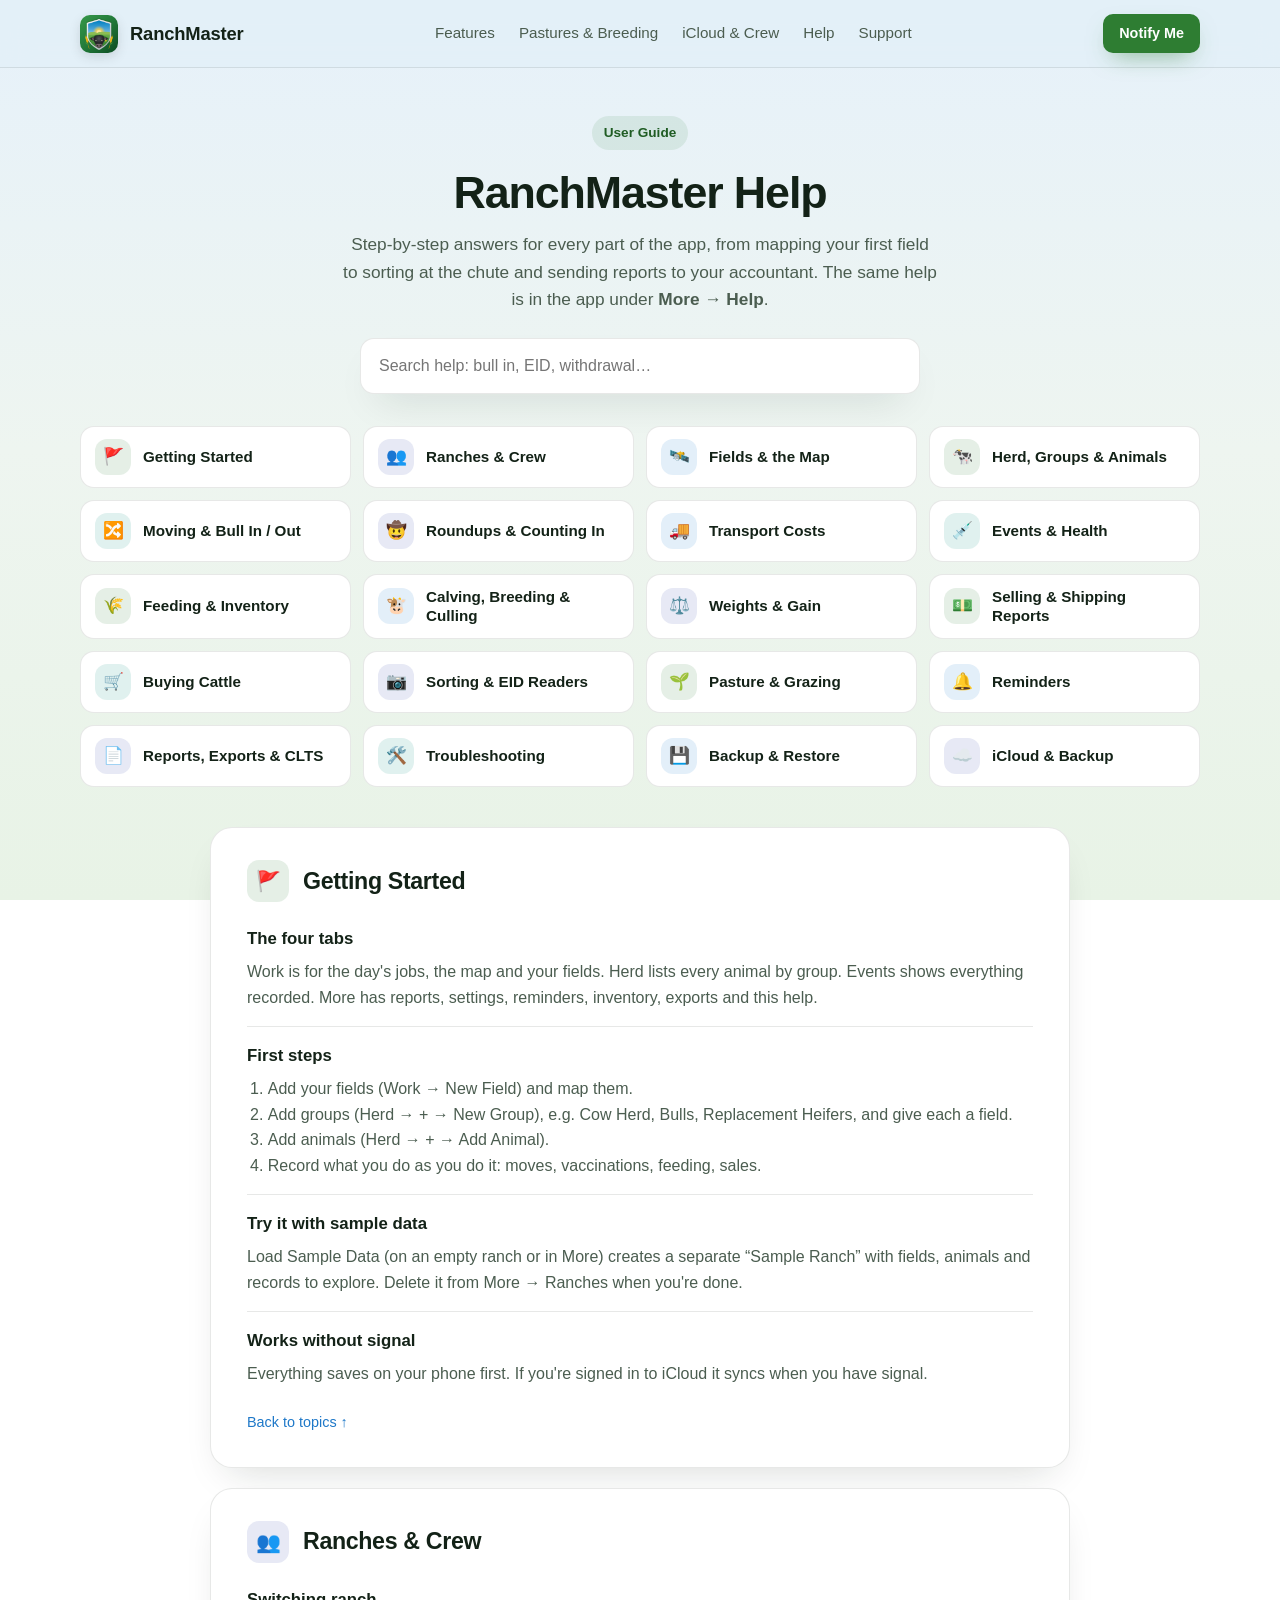
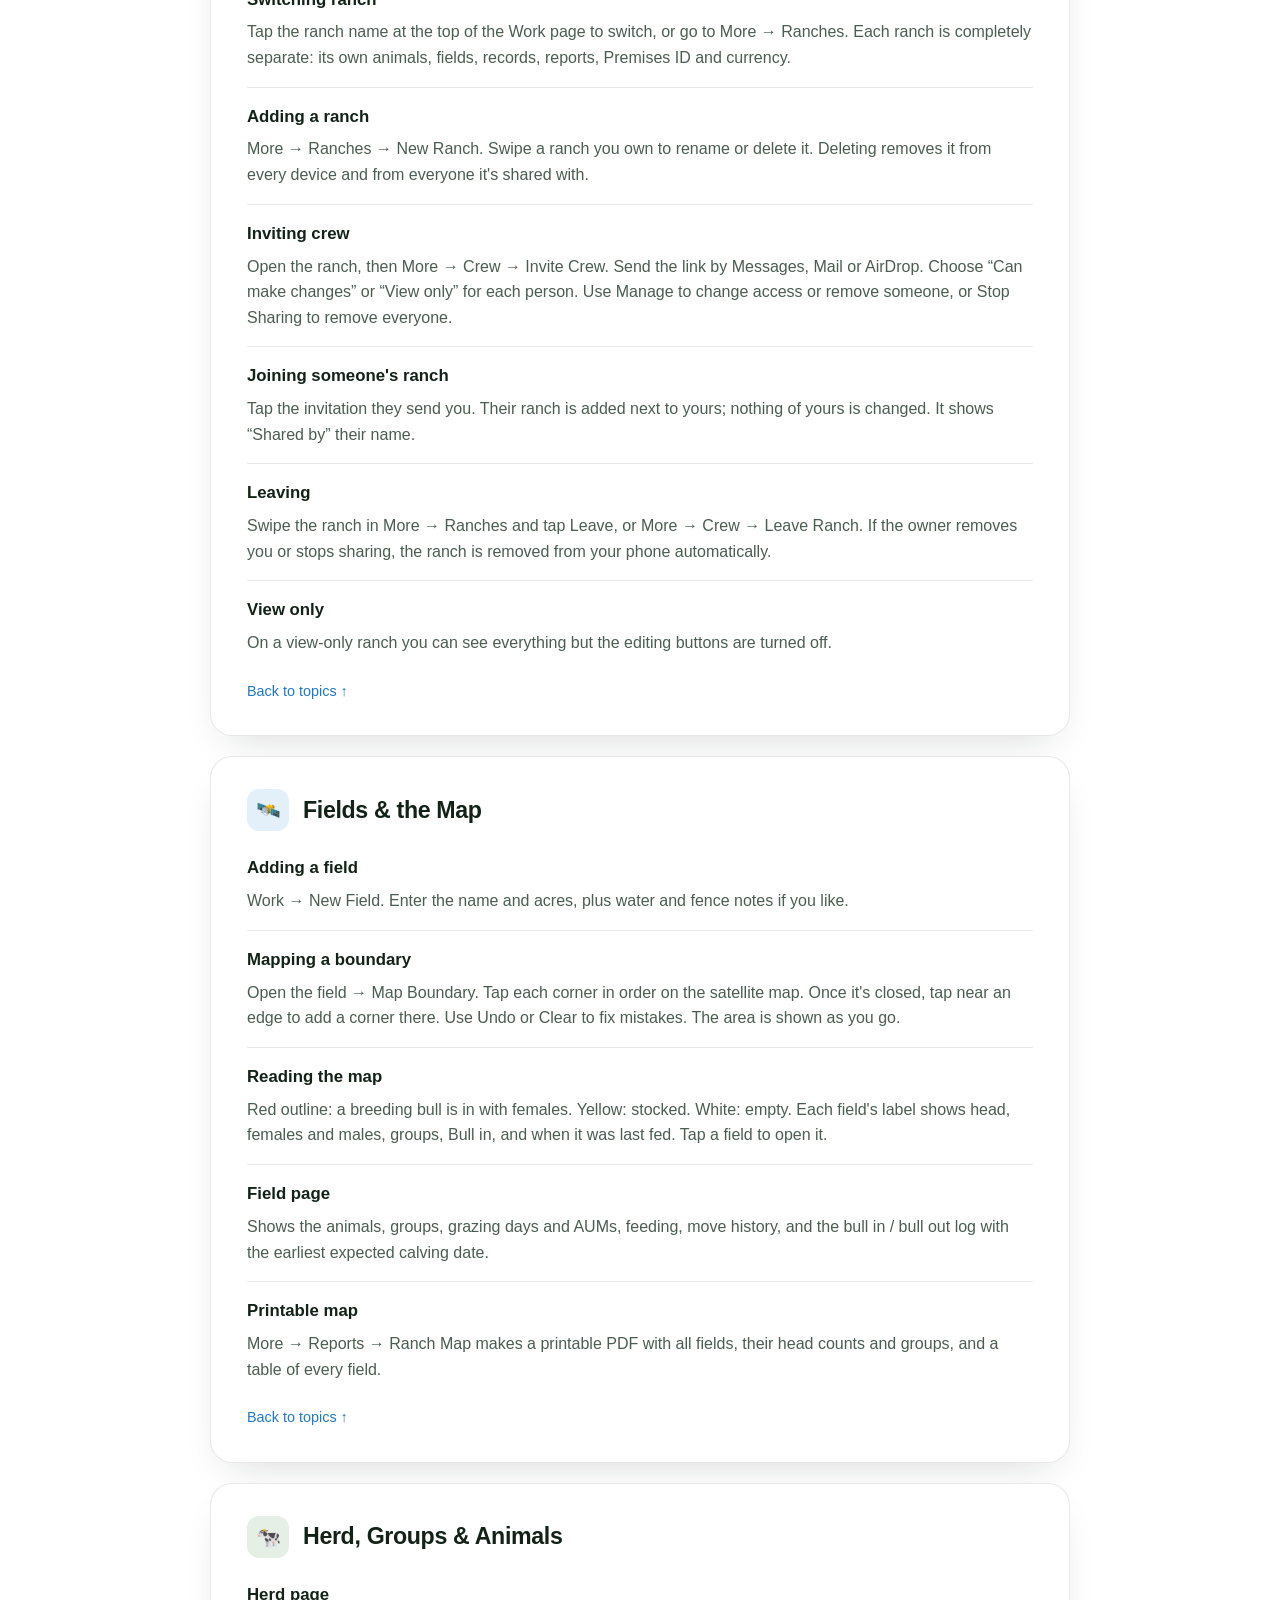
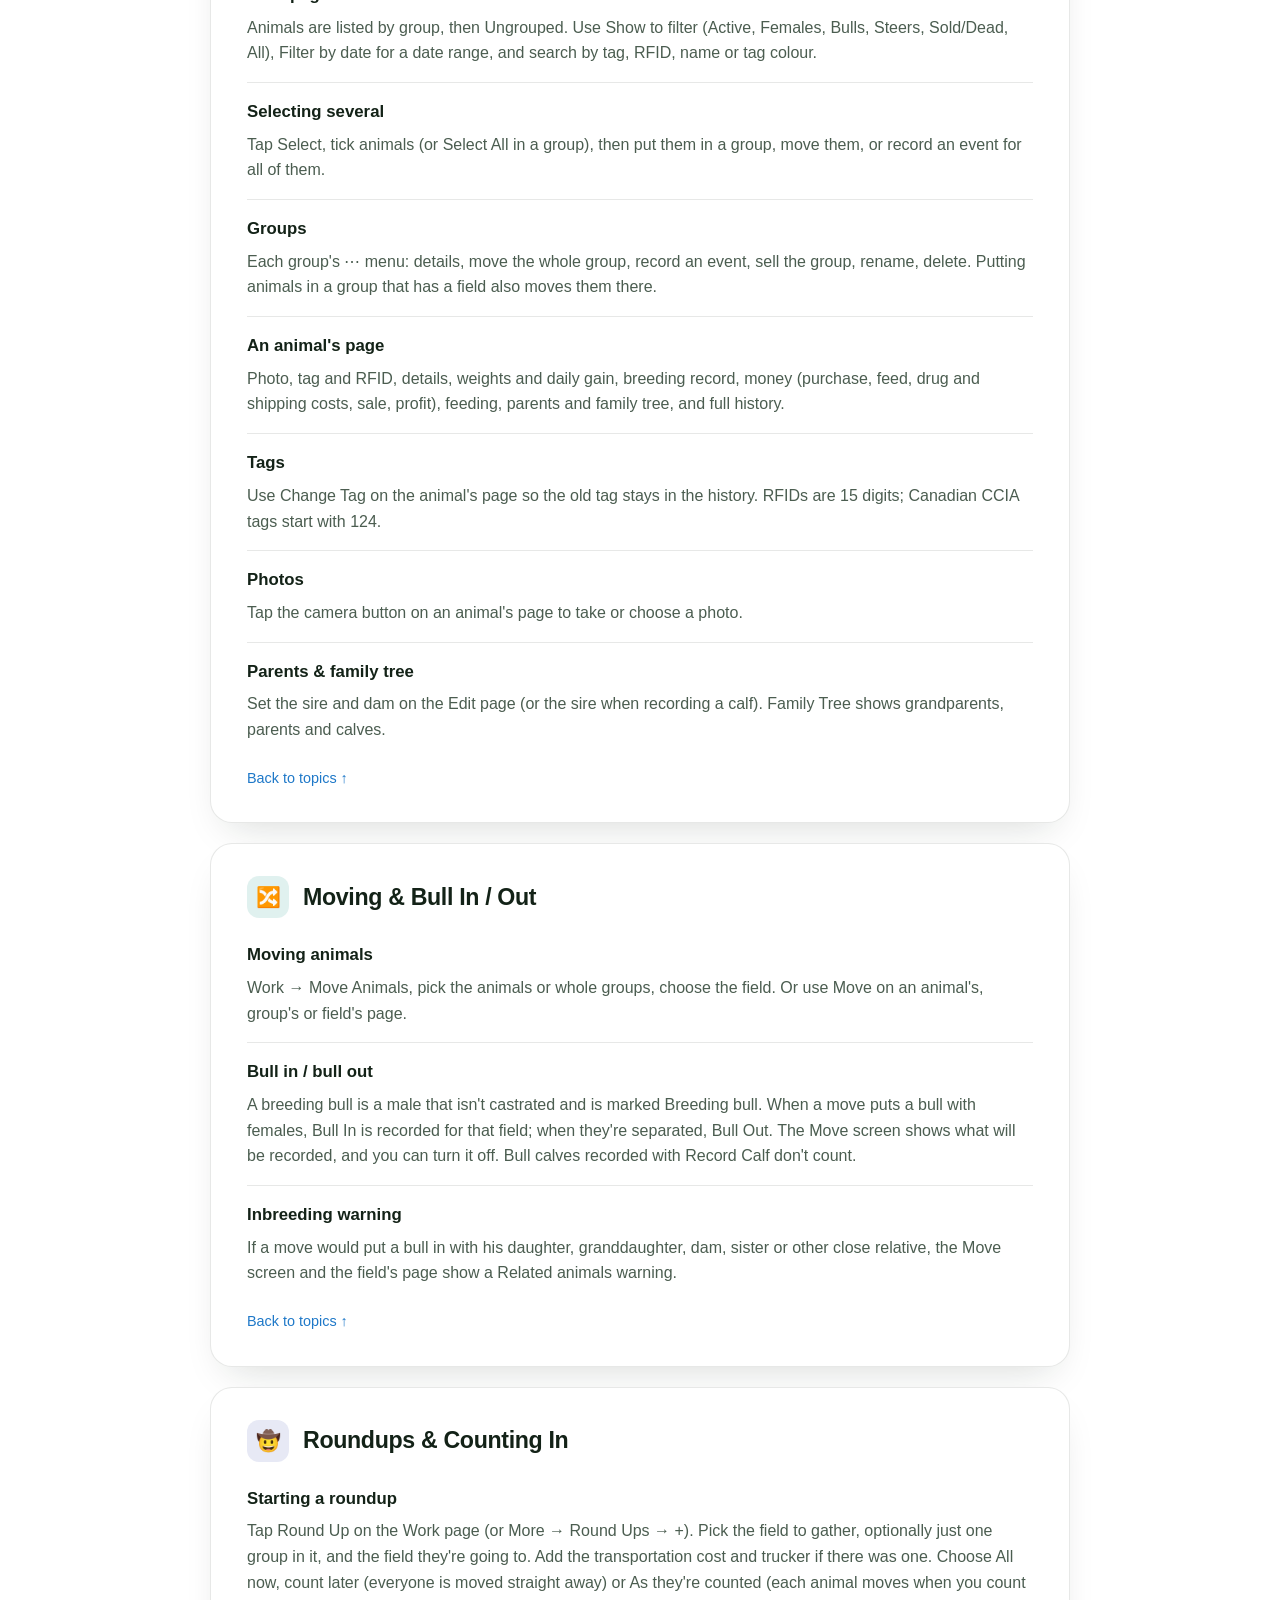
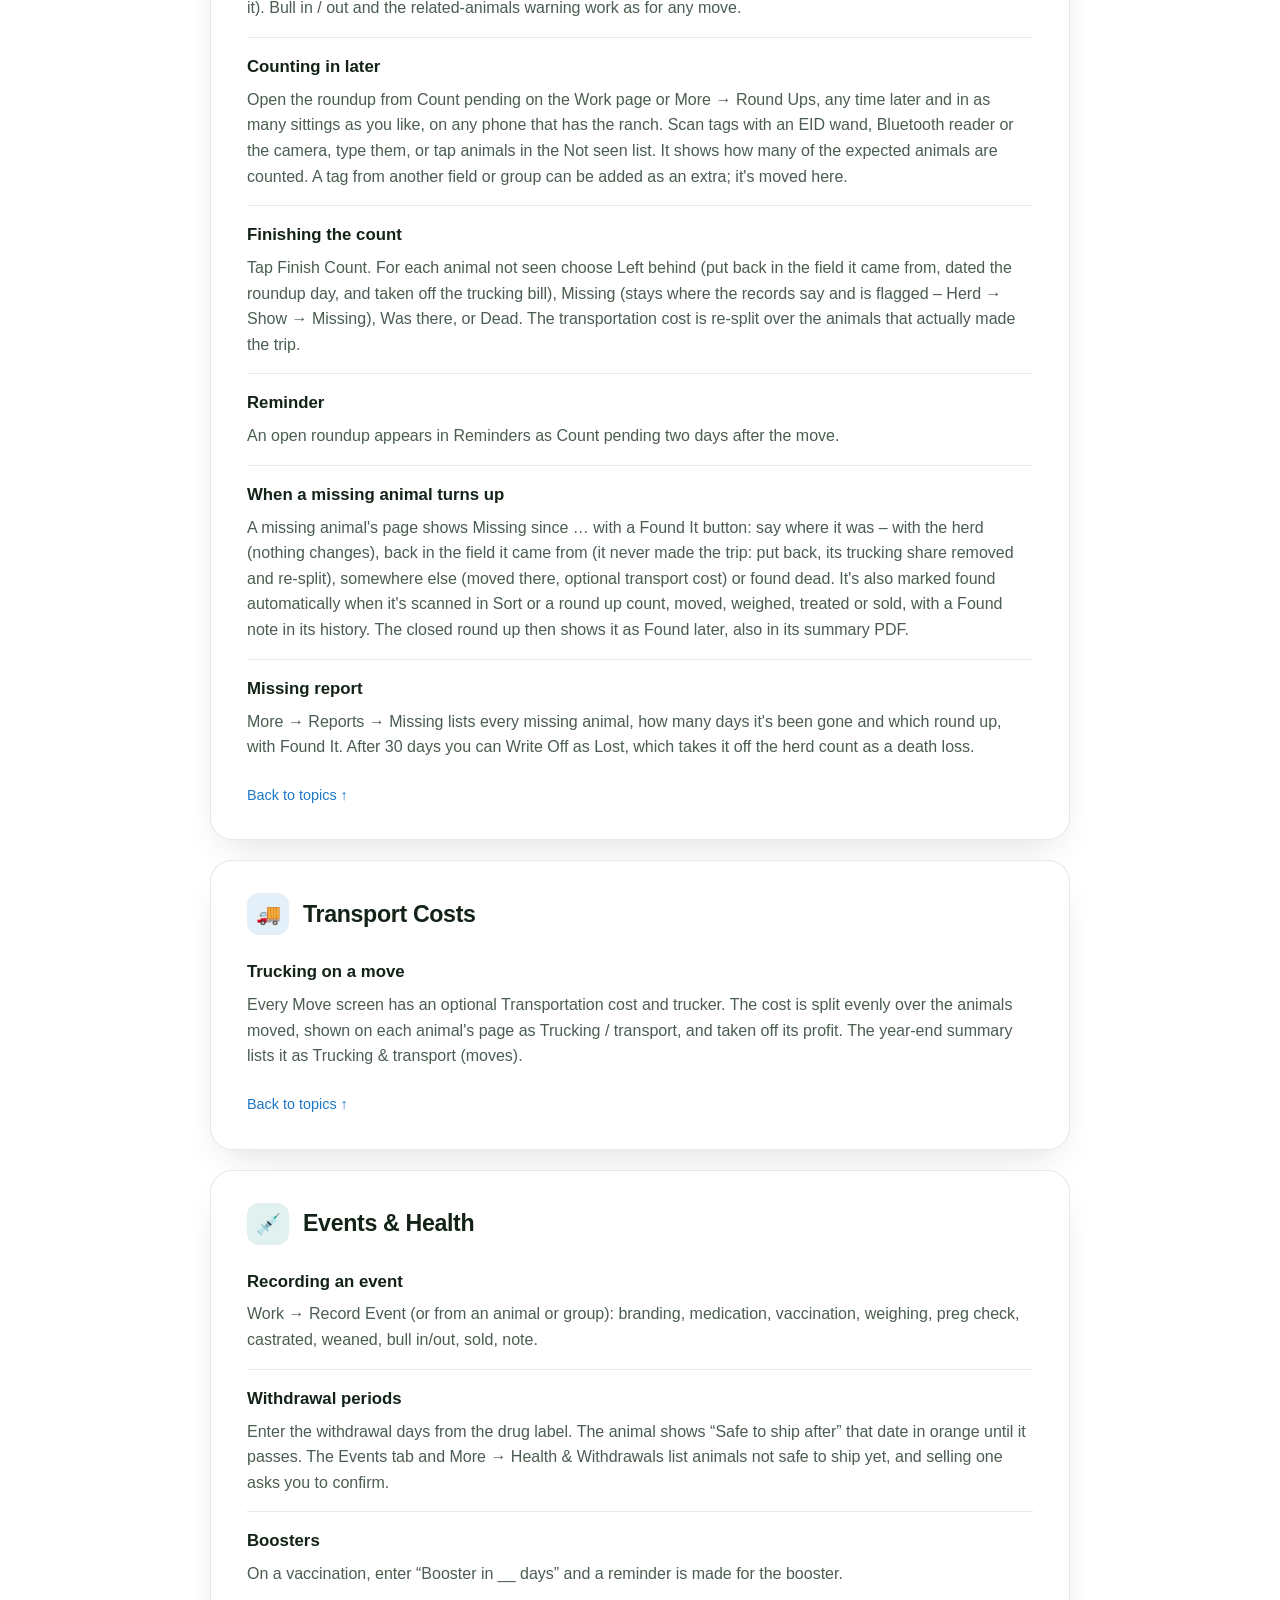
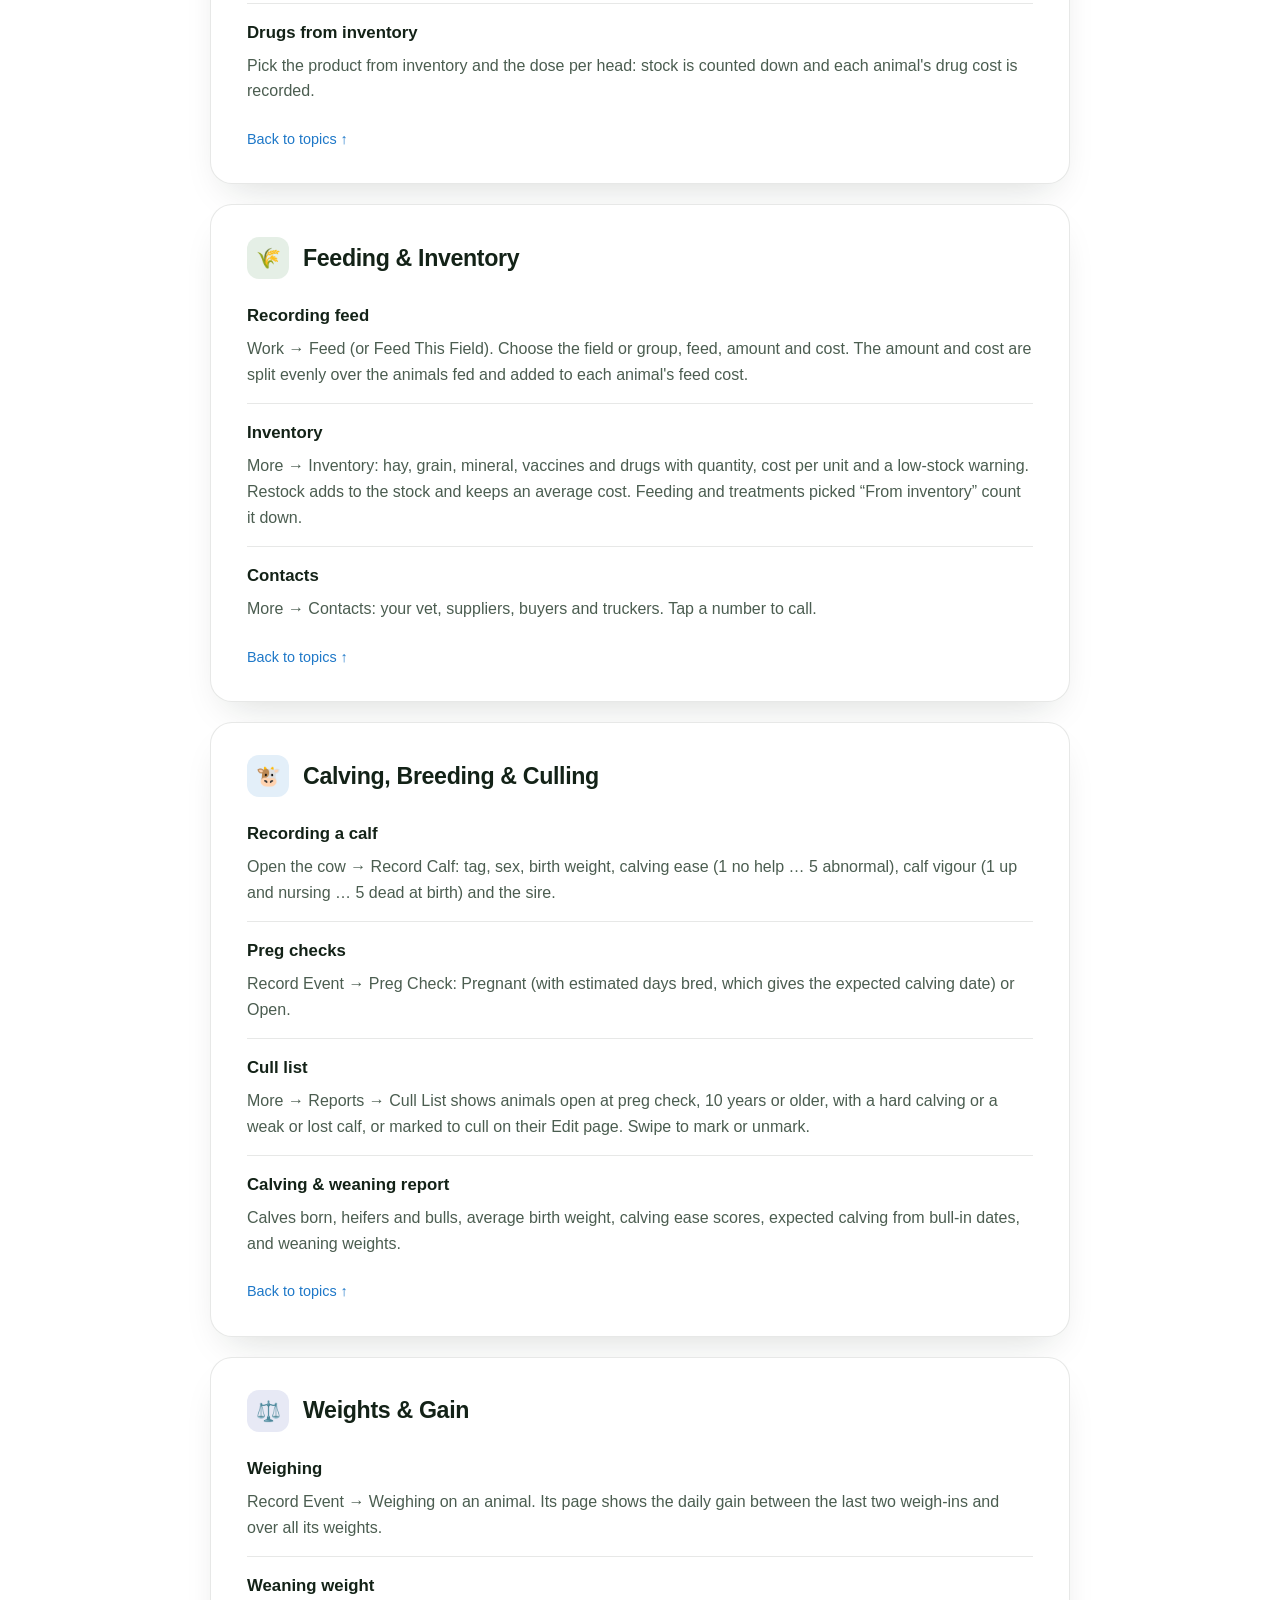
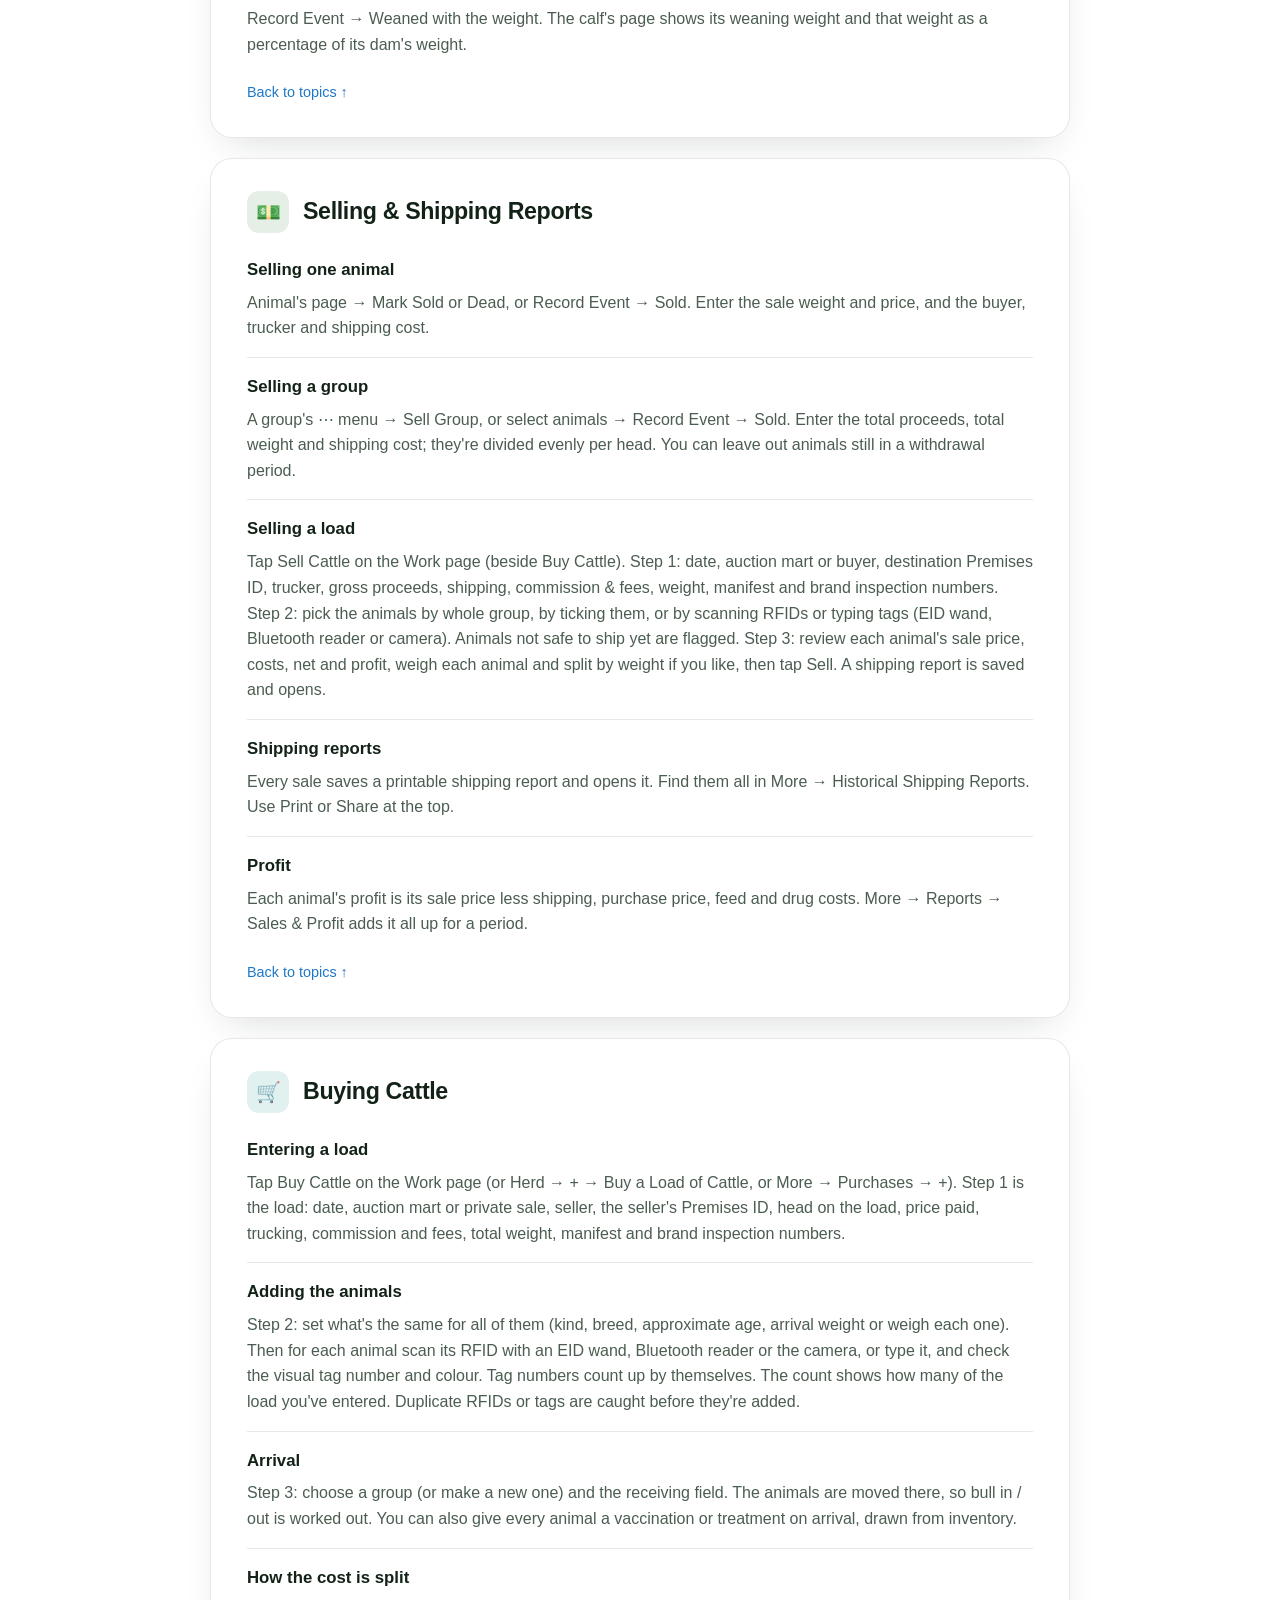
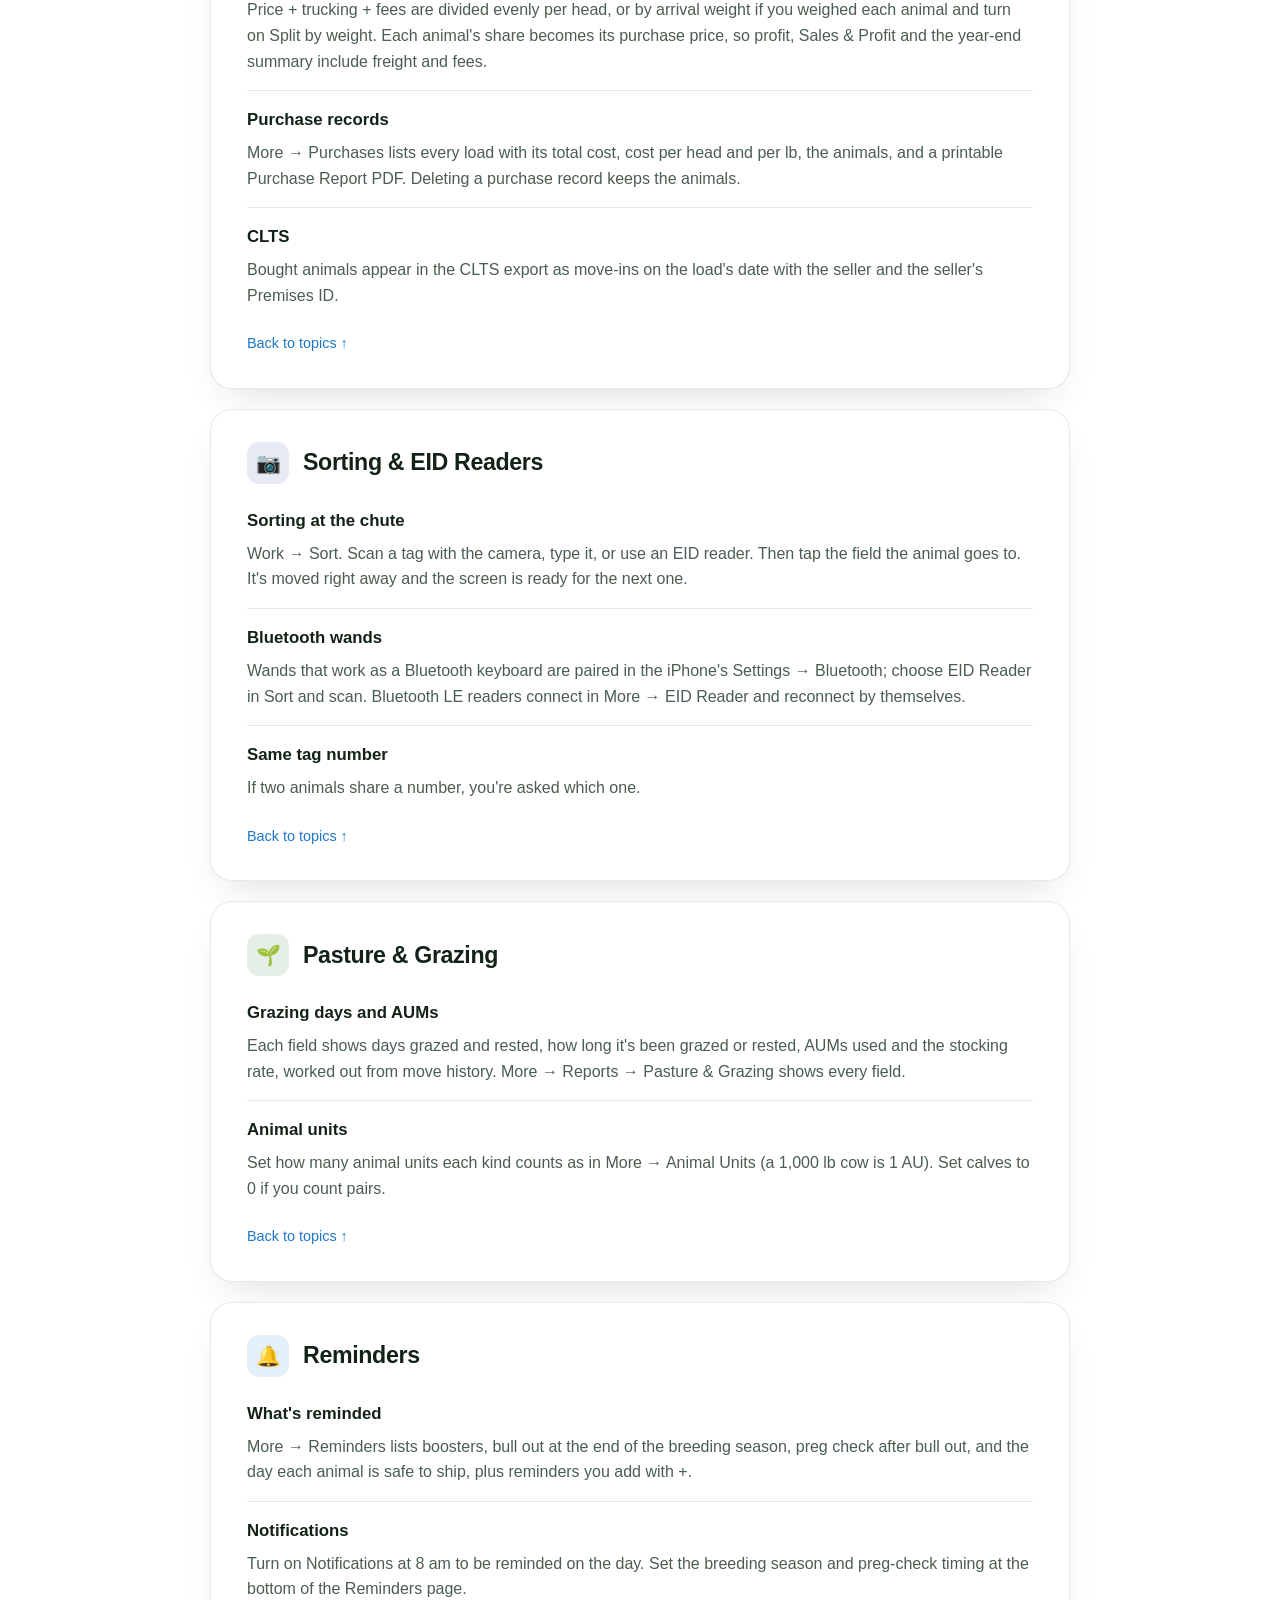
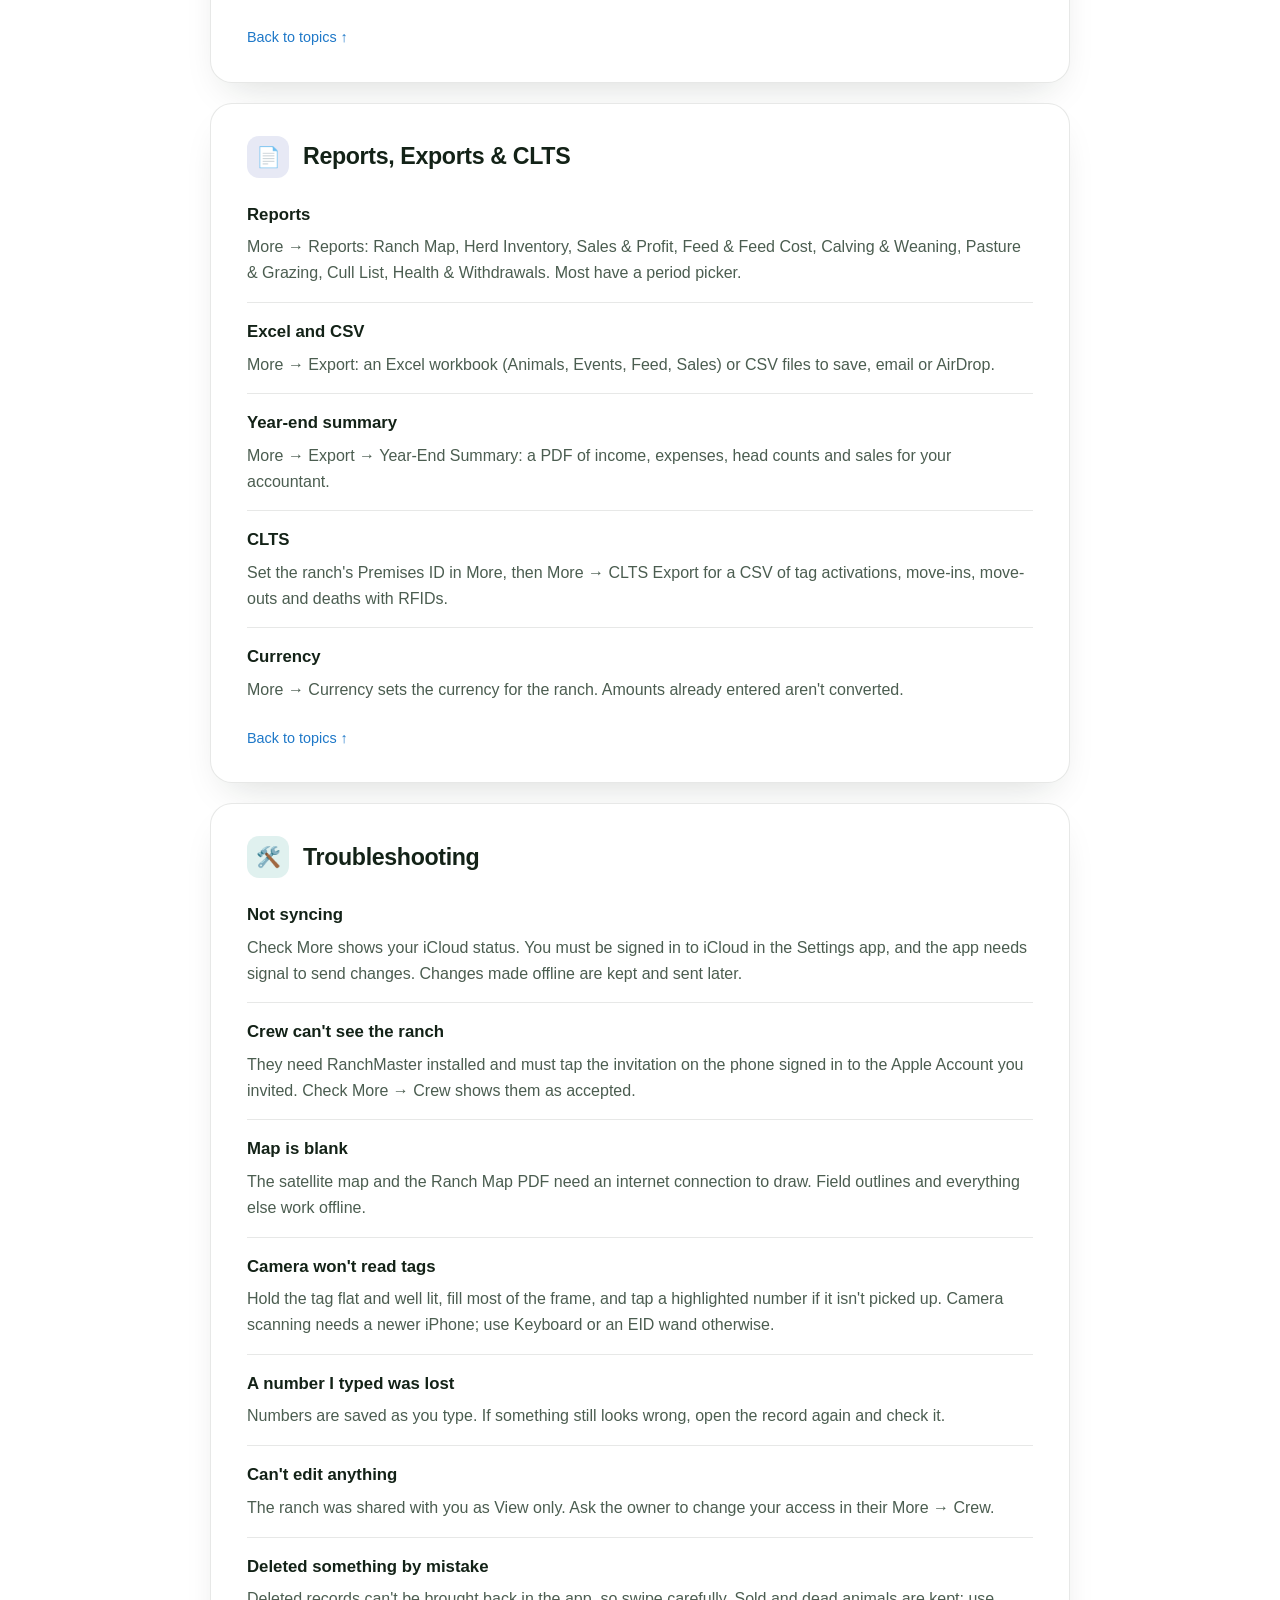
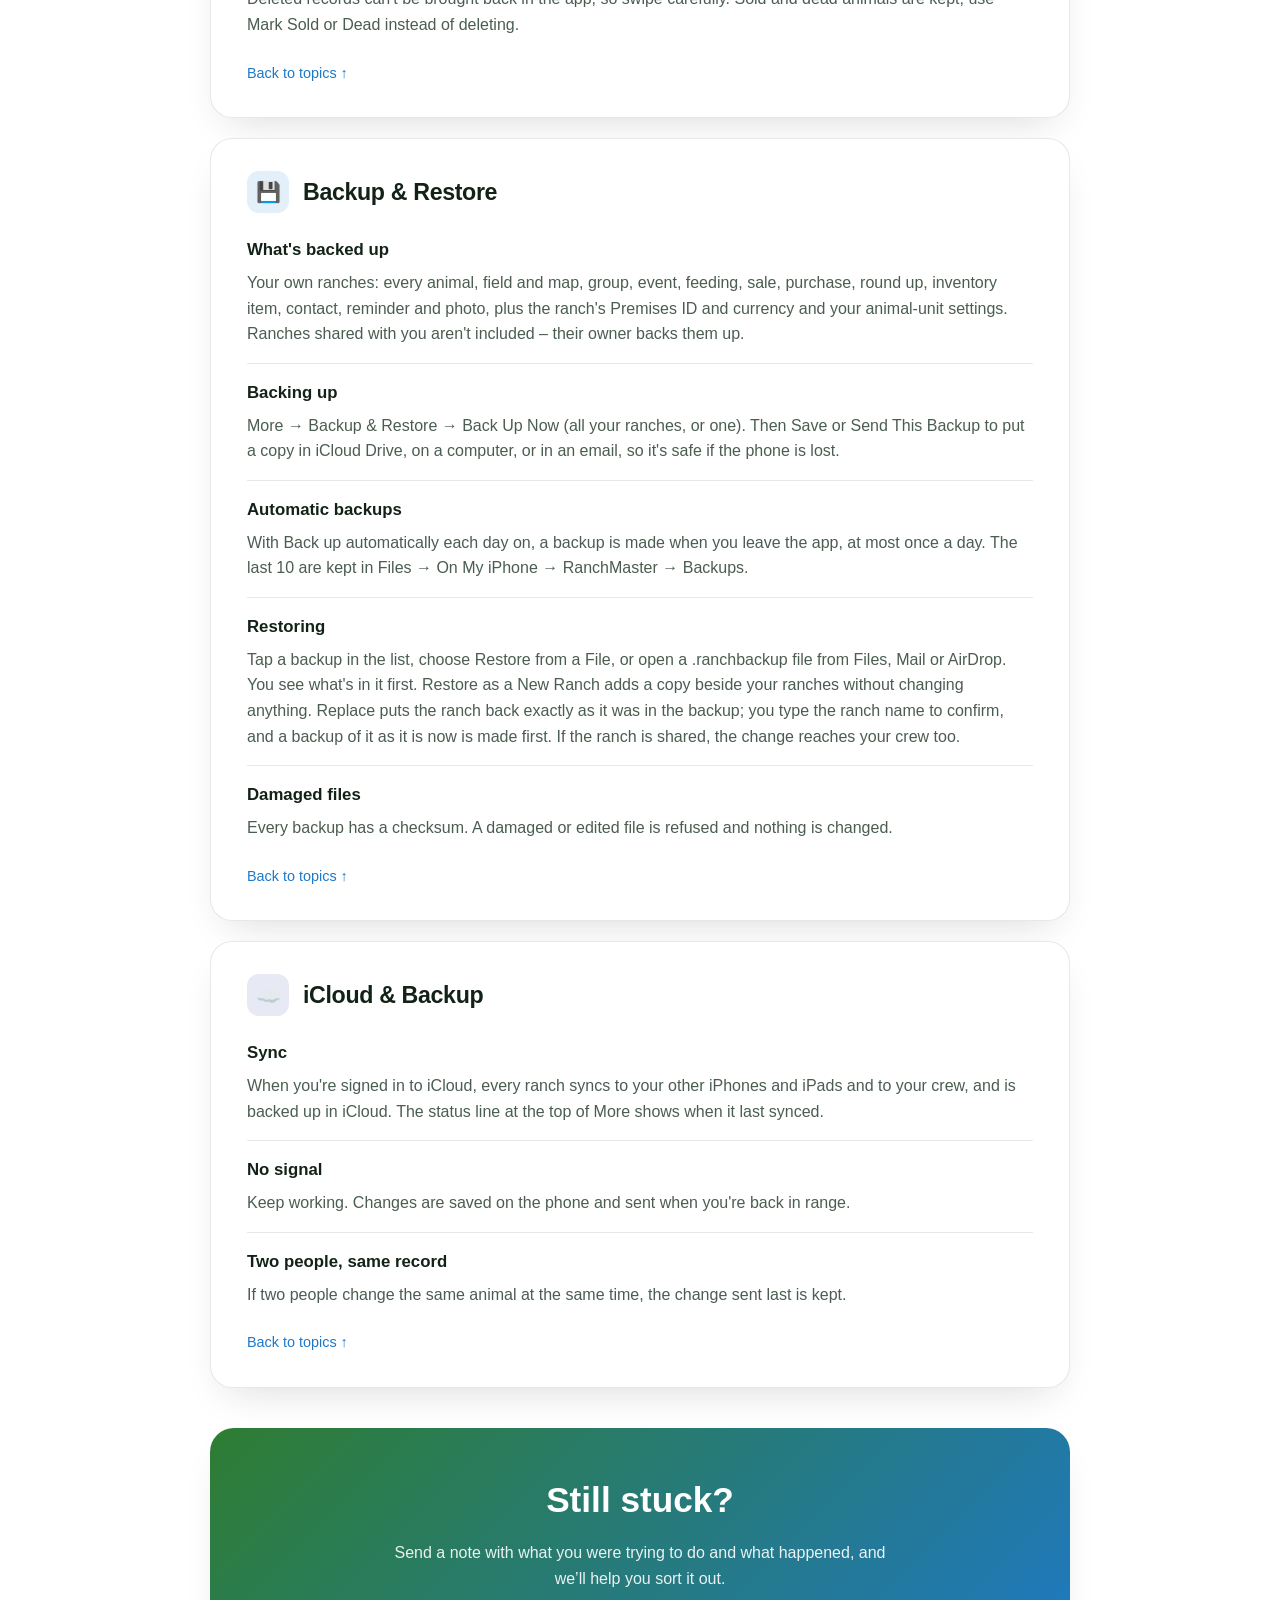
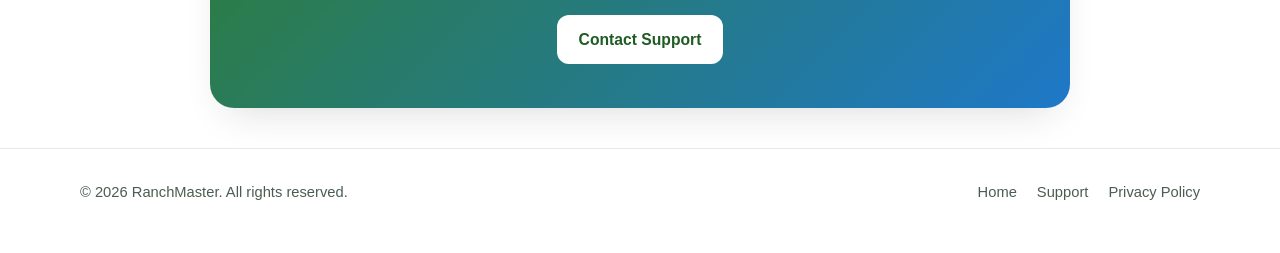
==== help.html @ 4085f95a "Add files via upload" ====
<!DOCTYPE html>
<html lang="en">
<head>
  <meta charset="UTF-8" />
  <meta name="viewport" content="width=device-width, initial-scale=1.0" />
  <title>Help — RanchMaster</title>
  <meta name="description" content="How to use RanchMaster: fields and the satellite map, herd and groups, bull in / bull out, roundups, EID tag scanning, health, feeding, buying and selling, reports, crew sharing and backups." />
  <link rel="icon" type="image/png" href="assets/icon-preview.png" />
  <link rel="stylesheet" href="styles.css" />
</head>
<body>
  <header class="site-header">
    <div class="container nav">
      <a href="index.html" class="brand">
        <img src="assets/icon-preview.png" alt="RanchMaster app icon" />
        <span>RanchMaster</span>
      </a>
      <nav class="nav-links" aria-label="Main navigation">
        <a href="index.html#features">Features</a>
        <a href="index.html#pastures">Pastures &amp; Breeding</a>
        <a href="index.html#crew">iCloud &amp; Crew</a>
        <a href="help.html" aria-current="page">Help</a>
        <a href="support.html">Support</a>
      </nav>
      <a href="index.html#notify" class="btn btn-primary btn-sm">Notify Me</a>
    </div>
  </header>

  <main class="container" id="top">
    <div class="help-hero">
      <div class="eyebrow">User Guide</div>
      <h1>RanchMaster Help</h1>
      <p class="lead">Step-by-step answers for every part of the app, from mapping your first field to sorting at the chute and sending reports to your accountant. The same help is in the app under <strong>More → Help</strong>.</p>
      <div class="help-search">
        <label for="help-q" class="visually-hidden">Search help</label>
        <input type="search" id="help-q" placeholder="Search help: bull in, EID, withdrawal…" autocomplete="off" />
      </div>
      <p class="help-empty" id="help-empty" hidden>No help topics match that search. Try a different word, or <a href="support.html">contact support</a>.</p>
    </div>

    <nav class="help-topics" id="help-topics" aria-label="Help topics">
          <a href="#getting-started" class="help-topic"><span class="card-badge badge-green">🚩</span><span>Getting Started</span></a>
          <a href="#ranches-crew" class="help-topic"><span class="card-badge badge-blue">👥</span><span>Ranches &amp; Crew</span></a>
          <a href="#fields-the-map" class="help-topic"><span class="card-badge badge-sky">🛰️</span><span>Fields &amp; the Map</span></a>
          <a href="#herd-groups-animals" class="help-topic"><span class="card-badge badge-green">🐄</span><span>Herd, Groups &amp; Animals</span></a>
          <a href="#moving-bull-in-out" class="help-topic"><span class="card-badge badge-teal">🔀</span><span>Moving &amp; Bull In / Out</span></a>
          <a href="#roundups-counting-in" class="help-topic"><span class="card-badge badge-blue">🤠</span><span>Roundups &amp; Counting In</span></a>
          <a href="#transport-costs" class="help-topic"><span class="card-badge badge-sky">🚚</span><span>Transport Costs</span></a>
          <a href="#events-health" class="help-topic"><span class="card-badge badge-teal">💉</span><span>Events &amp; Health</span></a>
          <a href="#feeding-inventory" class="help-topic"><span class="card-badge badge-green">🌾</span><span>Feeding &amp; Inventory</span></a>
          <a href="#calving-breeding-culling" class="help-topic"><span class="card-badge badge-sky">🐮</span><span>Calving, Breeding &amp; Culling</span></a>
          <a href="#weights-gain" class="help-topic"><span class="card-badge badge-blue">⚖️</span><span>Weights &amp; Gain</span></a>
          <a href="#selling-shipping-reports" class="help-topic"><span class="card-badge badge-green">💵</span><span>Selling &amp; Shipping Reports</span></a>
          <a href="#buying-cattle" class="help-topic"><span class="card-badge badge-teal">🛒</span><span>Buying Cattle</span></a>
          <a href="#sorting-eid-readers" class="help-topic"><span class="card-badge badge-blue">📷</span><span>Sorting &amp; EID Readers</span></a>
          <a href="#pasture-grazing" class="help-topic"><span class="card-badge badge-green">🌱</span><span>Pasture &amp; Grazing</span></a>
          <a href="#reminders" class="help-topic"><span class="card-badge badge-sky">🔔</span><span>Reminders</span></a>
          <a href="#reports-exports-clts" class="help-topic"><span class="card-badge badge-blue">📄</span><span>Reports, Exports &amp; CLTS</span></a>
          <a href="#troubleshooting" class="help-topic"><span class="card-badge badge-teal">🛠️</span><span>Troubleshooting</span></a>
          <a href="#backup-restore" class="help-topic"><span class="card-badge badge-sky">💾</span><span>Backup &amp; Restore</span></a>
          <a href="#icloud-backup" class="help-topic"><span class="card-badge badge-blue">☁️</span><span>iCloud &amp; Backup</span></a>
    </nav>

    <div class="help-body">
      <section class="help-section" id="getting-started">
        <div class="help-section-head">
          <span class="card-badge badge-green">🚩</span>
          <h2>Getting Started</h2>
        </div>
          <div class="help-item">
            <h3>The four tabs</h3>
            <p>Work is for the day's jobs, the map and your fields. Herd lists every animal by group. Events shows everything recorded. More has reports, settings, reminders, inventory, exports and this help.</p>
          </div>
          <div class="help-item">
            <h3>First steps</h3>
            <ol><li>Add your fields (Work → New Field) and map them.</li><li>Add groups (Herd → + → New Group), e.g. Cow Herd, Bulls, Replacement Heifers, and give each a field.</li><li>Add animals (Herd → + → Add Animal).</li><li>Record what you do as you do it: moves, vaccinations, feeding, sales.</li></ol>
          </div>
          <div class="help-item">
            <h3>Try it with sample data</h3>
            <p>Load Sample Data (on an empty ranch or in More) creates a separate “Sample Ranch” with fields, animals and records to explore. Delete it from More → Ranches when you're done.</p>
          </div>
          <div class="help-item">
            <h3>Works without signal</h3>
            <p>Everything saves on your phone first. If you're signed in to iCloud it syncs when you have signal.</p>
          </div>
        <a href="#top" class="help-back">Back to topics ↑</a>
      </section>
      <section class="help-section" id="ranches-crew">
        <div class="help-section-head">
          <span class="card-badge badge-blue">👥</span>
          <h2>Ranches &amp; Crew</h2>
        </div>
          <div class="help-item">
            <h3>Switching ranch</h3>
            <p>Tap the ranch name at the top of the Work page to switch, or go to More → Ranches. Each ranch is completely separate: its own animals, fields, records, reports, Premises ID and currency.</p>
          </div>
          <div class="help-item">
            <h3>Adding a ranch</h3>
            <p>More → Ranches → New Ranch. Swipe a ranch you own to rename or delete it. Deleting removes it from every device and from everyone it's shared with.</p>
          </div>
          <div class="help-item">
            <h3>Inviting crew</h3>
            <p>Open the ranch, then More → Crew → Invite Crew. Send the link by Messages, Mail or AirDrop. Choose “Can make changes” or “View only” for each person. Use Manage to change access or remove someone, or Stop Sharing to remove everyone.</p>
          </div>
          <div class="help-item">
            <h3>Joining someone&#x27;s ranch</h3>
            <p>Tap the invitation they send you. Their ranch is added next to yours; nothing of yours is changed. It shows “Shared by” their name.</p>
          </div>
          <div class="help-item">
            <h3>Leaving</h3>
            <p>Swipe the ranch in More → Ranches and tap Leave, or More → Crew → Leave Ranch. If the owner removes you or stops sharing, the ranch is removed from your phone automatically.</p>
          </div>
          <div class="help-item">
            <h3>View only</h3>
            <p>On a view-only ranch you can see everything but the editing buttons are turned off.</p>
          </div>
        <a href="#top" class="help-back">Back to topics ↑</a>
      </section>
      <section class="help-section" id="fields-the-map">
        <div class="help-section-head">
          <span class="card-badge badge-sky">🛰️</span>
          <h2>Fields &amp; the Map</h2>
        </div>
          <div class="help-item">
            <h3>Adding a field</h3>
            <p>Work → New Field. Enter the name and acres, plus water and fence notes if you like.</p>
          </div>
          <div class="help-item">
            <h3>Mapping a boundary</h3>
            <p>Open the field → Map Boundary. Tap each corner in order on the satellite map. Once it's closed, tap near an edge to add a corner there. Use Undo or Clear to fix mistakes. The area is shown as you go.</p>
          </div>
          <div class="help-item">
            <h3>Reading the map</h3>
            <p>Red outline: a breeding bull is in with females. Yellow: stocked. White: empty. Each field's label shows head, females and males, groups, Bull in, and when it was last fed. Tap a field to open it.</p>
          </div>
          <div class="help-item">
            <h3>Field page</h3>
            <p>Shows the animals, groups, grazing days and AUMs, feeding, move history, and the bull in / bull out log with the earliest expected calving date.</p>
          </div>
          <div class="help-item">
            <h3>Printable map</h3>
            <p>More → Reports → Ranch Map makes a printable PDF with all fields, their head counts and groups, and a table of every field.</p>
          </div>
        <a href="#top" class="help-back">Back to topics ↑</a>
      </section>
      <section class="help-section" id="herd-groups-animals">
        <div class="help-section-head">
          <span class="card-badge badge-green">🐄</span>
          <h2>Herd, Groups &amp; Animals</h2>
        </div>
          <div class="help-item">
            <h3>Herd page</h3>
            <p>Animals are listed by group, then Ungrouped. Use Show to filter (Active, Females, Bulls, Steers, Sold/Dead, All), Filter by date for a date range, and search by tag, RFID, name or tag colour.</p>
          </div>
          <div class="help-item">
            <h3>Selecting several</h3>
            <p>Tap Select, tick animals (or Select All in a group), then put them in a group, move them, or record an event for all of them.</p>
          </div>
          <div class="help-item">
            <h3>Groups</h3>
            <p>Each group's ⋯ menu: details, move the whole group, record an event, sell the group, rename, delete. Putting animals in a group that has a field also moves them there.</p>
          </div>
          <div class="help-item">
            <h3>An animal&#x27;s page</h3>
            <p>Photo, tag and RFID, details, weights and daily gain, breeding record, money (purchase, feed, drug and shipping costs, sale, profit), feeding, parents and family tree, and full history.</p>
          </div>
          <div class="help-item">
            <h3>Tags</h3>
            <p>Use Change Tag on the animal's page so the old tag stays in the history. RFIDs are 15 digits; Canadian CCIA tags start with 124.</p>
          </div>
          <div class="help-item">
            <h3>Photos</h3>
            <p>Tap the camera button on an animal's page to take or choose a photo.</p>
          </div>
          <div class="help-item">
            <h3>Parents &amp; family tree</h3>
            <p>Set the sire and dam on the Edit page (or the sire when recording a calf). Family Tree shows grandparents, parents and calves.</p>
          </div>
        <a href="#top" class="help-back">Back to topics ↑</a>
      </section>
      <section class="help-section" id="moving-bull-in-out">
        <div class="help-section-head">
          <span class="card-badge badge-teal">🔀</span>
          <h2>Moving &amp; Bull In / Out</h2>
        </div>
          <div class="help-item">
            <h3>Moving animals</h3>
            <p>Work → Move Animals, pick the animals or whole groups, choose the field. Or use Move on an animal's, group's or field's page.</p>
          </div>
          <div class="help-item">
            <h3>Bull in / bull out</h3>
            <p>A breeding bull is a male that isn't castrated and is marked Breeding bull. When a move puts a bull with females, Bull In is recorded for that field; when they're separated, Bull Out. The Move screen shows what will be recorded, and you can turn it off. Bull calves recorded with Record Calf don't count.</p>
          </div>
          <div class="help-item">
            <h3>Inbreeding warning</h3>
            <p>If a move would put a bull in with his daughter, granddaughter, dam, sister or other close relative, the Move screen and the field's page show a Related animals warning.</p>
          </div>
        <a href="#top" class="help-back">Back to topics ↑</a>
      </section>
      <section class="help-section" id="roundups-counting-in">
        <div class="help-section-head">
          <span class="card-badge badge-blue">🤠</span>
          <h2>Roundups &amp; Counting In</h2>
        </div>
          <div class="help-item">
            <h3>Starting a roundup</h3>
            <p>Tap Round Up on the Work page (or More → Round Ups → +). Pick the field to gather, optionally just one group in it, and the field they're going to. Add the transportation cost and trucker if there was one. Choose All now, count later (everyone is moved straight away) or As they're counted (each animal moves when you count it). Bull in / out and the related-animals warning work as for any move.</p>
          </div>
          <div class="help-item">
            <h3>Counting in later</h3>
            <p>Open the roundup from Count pending on the Work page or More → Round Ups, any time later and in as many sittings as you like, on any phone that has the ranch. Scan tags with an EID wand, Bluetooth reader or the camera, type them, or tap animals in the Not seen list. It shows how many of the expected animals are counted. A tag from another field or group can be added as an extra; it's moved here.</p>
          </div>
          <div class="help-item">
            <h3>Finishing the count</h3>
            <p>Tap Finish Count. For each animal not seen choose Left behind (put back in the field it came from, dated the roundup day, and taken off the trucking bill), Missing (stays where the records say and is flagged – Herd → Show → Missing), Was there, or Dead. The transportation cost is re-split over the animals that actually made the trip.</p>
          </div>
          <div class="help-item">
            <h3>Reminder</h3>
            <p>An open roundup appears in Reminders as Count pending two days after the move.</p>
          </div>
          <div class="help-item">
            <h3>When a missing animal turns up</h3>
            <p>A missing animal's page shows Missing since … with a Found It button: say where it was – with the herd (nothing changes), back in the field it came from (it never made the trip: put back, its trucking share removed and re-split), somewhere else (moved there, optional transport cost) or found dead. It's also marked found automatically when it's scanned in Sort or a round up count, moved, weighed, treated or sold, with a Found note in its history. The closed round up then shows it as Found later, also in its summary PDF.</p>
          </div>
          <div class="help-item">
            <h3>Missing report</h3>
            <p>More → Reports → Missing lists every missing animal, how many days it's been gone and which round up, with Found It. After 30 days you can Write Off as Lost, which takes it off the herd count as a death loss.</p>
          </div>
        <a href="#top" class="help-back">Back to topics ↑</a>
      </section>
      <section class="help-section" id="transport-costs">
        <div class="help-section-head">
          <span class="card-badge badge-sky">🚚</span>
          <h2>Transport Costs</h2>
        </div>
          <div class="help-item">
            <h3>Trucking on a move</h3>
            <p>Every Move screen has an optional Transportation cost and trucker. The cost is split evenly over the animals moved, shown on each animal's page as Trucking / transport, and taken off its profit. The year-end summary lists it as Trucking &amp; transport (moves).</p>
          </div>
        <a href="#top" class="help-back">Back to topics ↑</a>
      </section>
      <section class="help-section" id="events-health">
        <div class="help-section-head">
          <span class="card-badge badge-teal">💉</span>
          <h2>Events &amp; Health</h2>
        </div>
          <div class="help-item">
            <h3>Recording an event</h3>
            <p>Work → Record Event (or from an animal or group): branding, medication, vaccination, weighing, preg check, castrated, weaned, bull in/out, sold, note.</p>
          </div>
          <div class="help-item">
            <h3>Withdrawal periods</h3>
            <p>Enter the withdrawal days from the drug label. The animal shows “Safe to ship after” that date in orange until it passes. The Events tab and More → Health &amp; Withdrawals list animals not safe to ship yet, and selling one asks you to confirm.</p>
          </div>
          <div class="help-item">
            <h3>Boosters</h3>
            <p>On a vaccination, enter “Booster in __ days” and a reminder is made for the booster.</p>
          </div>
          <div class="help-item">
            <h3>Drugs from inventory</h3>
            <p>Pick the product from inventory and the dose per head: stock is counted down and each animal's drug cost is recorded.</p>
          </div>
        <a href="#top" class="help-back">Back to topics ↑</a>
      </section>
      <section class="help-section" id="feeding-inventory">
        <div class="help-section-head">
          <span class="card-badge badge-green">🌾</span>
          <h2>Feeding &amp; Inventory</h2>
        </div>
          <div class="help-item">
            <h3>Recording feed</h3>
            <p>Work → Feed (or Feed This Field). Choose the field or group, feed, amount and cost. The amount and cost are split evenly over the animals fed and added to each animal's feed cost.</p>
          </div>
          <div class="help-item">
            <h3>Inventory</h3>
            <p>More → Inventory: hay, grain, mineral, vaccines and drugs with quantity, cost per unit and a low-stock warning. Restock adds to the stock and keeps an average cost. Feeding and treatments picked “From inventory” count it down.</p>
          </div>
          <div class="help-item">
            <h3>Contacts</h3>
            <p>More → Contacts: your vet, suppliers, buyers and truckers. Tap a number to call.</p>
          </div>
        <a href="#top" class="help-back">Back to topics ↑</a>
      </section>
      <section class="help-section" id="calving-breeding-culling">
        <div class="help-section-head">
          <span class="card-badge badge-sky">🐮</span>
          <h2>Calving, Breeding &amp; Culling</h2>
        </div>
          <div class="help-item">
            <h3>Recording a calf</h3>
            <p>Open the cow → Record Calf: tag, sex, birth weight, calving ease (1 no help … 5 abnormal), calf vigour (1 up and nursing … 5 dead at birth) and the sire.</p>
          </div>
          <div class="help-item">
            <h3>Preg checks</h3>
            <p>Record Event → Preg Check: Pregnant (with estimated days bred, which gives the expected calving date) or Open.</p>
          </div>
          <div class="help-item">
            <h3>Cull list</h3>
            <p>More → Reports → Cull List shows animals open at preg check, 10 years or older, with a hard calving or a weak or lost calf, or marked to cull on their Edit page. Swipe to mark or unmark.</p>
          </div>
          <div class="help-item">
            <h3>Calving &amp; weaning report</h3>
            <p>Calves born, heifers and bulls, average birth weight, calving ease scores, expected calving from bull-in dates, and weaning weights.</p>
          </div>
        <a href="#top" class="help-back">Back to topics ↑</a>
      </section>
      <section class="help-section" id="weights-gain">
        <div class="help-section-head">
          <span class="card-badge badge-blue">⚖️</span>
          <h2>Weights &amp; Gain</h2>
        </div>
          <div class="help-item">
            <h3>Weighing</h3>
            <p>Record Event → Weighing on an animal. Its page shows the daily gain between the last two weigh-ins and over all its weights.</p>
          </div>
          <div class="help-item">
            <h3>Weaning weight</h3>
            <p>Record Event → Weaned with the weight. The calf's page shows its weaning weight and that weight as a percentage of its dam's weight.</p>
          </div>
        <a href="#top" class="help-back">Back to topics ↑</a>
      </section>
      <section class="help-section" id="selling-shipping-reports">
        <div class="help-section-head">
          <span class="card-badge badge-green">💵</span>
          <h2>Selling &amp; Shipping Reports</h2>
        </div>
          <div class="help-item">
            <h3>Selling one animal</h3>
            <p>Animal's page → Mark Sold or Dead, or Record Event → Sold. Enter the sale weight and price, and the buyer, trucker and shipping cost.</p>
          </div>
          <div class="help-item">
            <h3>Selling a group</h3>
            <p>A group's ⋯ menu → Sell Group, or select animals → Record Event → Sold. Enter the total proceeds, total weight and shipping cost; they're divided evenly per head. You can leave out animals still in a withdrawal period.</p>
          </div>
          <div class="help-item">
            <h3>Selling a load</h3>
            <p>Tap Sell Cattle on the Work page (beside Buy Cattle). Step 1: date, auction mart or buyer, destination Premises ID, trucker, gross proceeds, shipping, commission &amp; fees, weight, manifest and brand inspection numbers. Step 2: pick the animals by whole group, by ticking them, or by scanning RFIDs or typing tags (EID wand, Bluetooth reader or camera). Animals not safe to ship yet are flagged. Step 3: review each animal's sale price, costs, net and profit, weigh each animal and split by weight if you like, then tap Sell. A shipping report is saved and opens.</p>
          </div>
          <div class="help-item">
            <h3>Shipping reports</h3>
            <p>Every sale saves a printable shipping report and opens it. Find them all in More → Historical Shipping Reports. Use Print or Share at the top.</p>
          </div>
          <div class="help-item">
            <h3>Profit</h3>
            <p>Each animal's profit is its sale price less shipping, purchase price, feed and drug costs. More → Reports → Sales &amp; Profit adds it all up for a period.</p>
          </div>
        <a href="#top" class="help-back">Back to topics ↑</a>
      </section>
      <section class="help-section" id="buying-cattle">
        <div class="help-section-head">
          <span class="card-badge badge-teal">🛒</span>
          <h2>Buying Cattle</h2>
        </div>
          <div class="help-item">
            <h3>Entering a load</h3>
            <p>Tap Buy Cattle on the Work page (or Herd → + → Buy a Load of Cattle, or More → Purchases → +). Step 1 is the load: date, auction mart or private sale, seller, the seller's Premises ID, head on the load, price paid, trucking, commission and fees, total weight, manifest and brand inspection numbers.</p>
          </div>
          <div class="help-item">
            <h3>Adding the animals</h3>
            <p>Step 2: set what's the same for all of them (kind, breed, approximate age, arrival weight or weigh each one). Then for each animal scan its RFID with an EID wand, Bluetooth reader or the camera, or type it, and check the visual tag number and colour. Tag numbers count up by themselves. The count shows how many of the load you've entered. Duplicate RFIDs or tags are caught before they're added.</p>
          </div>
          <div class="help-item">
            <h3>Arrival</h3>
            <p>Step 3: choose a group (or make a new one) and the receiving field. The animals are moved there, so bull in / out is worked out. You can also give every animal a vaccination or treatment on arrival, drawn from inventory.</p>
          </div>
          <div class="help-item">
            <h3>How the cost is split</h3>
            <p>Price + trucking + fees are divided evenly per head, or by arrival weight if you weighed each animal and turn on Split by weight. Each animal's share becomes its purchase price, so profit, Sales &amp; Profit and the year-end summary include freight and fees.</p>
          </div>
          <div class="help-item">
            <h3>Purchase records</h3>
            <p>More → Purchases lists every load with its total cost, cost per head and per lb, the animals, and a printable Purchase Report PDF. Deleting a purchase record keeps the animals.</p>
          </div>
          <div class="help-item">
            <h3>CLTS</h3>
            <p>Bought animals appear in the CLTS export as move-ins on the load's date with the seller and the seller's Premises ID.</p>
          </div>
        <a href="#top" class="help-back">Back to topics ↑</a>
      </section>
      <section class="help-section" id="sorting-eid-readers">
        <div class="help-section-head">
          <span class="card-badge badge-blue">📷</span>
          <h2>Sorting &amp; EID Readers</h2>
        </div>
          <div class="help-item">
            <h3>Sorting at the chute</h3>
            <p>Work → Sort. Scan a tag with the camera, type it, or use an EID reader. Then tap the field the animal goes to. It's moved right away and the screen is ready for the next one.</p>
          </div>
          <div class="help-item">
            <h3>Bluetooth wands</h3>
            <p>Wands that work as a Bluetooth keyboard are paired in the iPhone's Settings → Bluetooth; choose EID Reader in Sort and scan. Bluetooth LE readers connect in More → EID Reader and reconnect by themselves.</p>
          </div>
          <div class="help-item">
            <h3>Same tag number</h3>
            <p>If two animals share a number, you're asked which one.</p>
          </div>
        <a href="#top" class="help-back">Back to topics ↑</a>
      </section>
      <section class="help-section" id="pasture-grazing">
        <div class="help-section-head">
          <span class="card-badge badge-green">🌱</span>
          <h2>Pasture &amp; Grazing</h2>
        </div>
          <div class="help-item">
            <h3>Grazing days and AUMs</h3>
            <p>Each field shows days grazed and rested, how long it's been grazed or rested, AUMs used and the stocking rate, worked out from move history. More → Reports → Pasture &amp; Grazing shows every field.</p>
          </div>
          <div class="help-item">
            <h3>Animal units</h3>
            <p>Set how many animal units each kind counts as in More → Animal Units (a 1,000 lb cow is 1 AU). Set calves to 0 if you count pairs.</p>
          </div>
        <a href="#top" class="help-back">Back to topics ↑</a>
      </section>
      <section class="help-section" id="reminders">
        <div class="help-section-head">
          <span class="card-badge badge-sky">🔔</span>
          <h2>Reminders</h2>
        </div>
          <div class="help-item">
            <h3>What&#x27;s reminded</h3>
            <p>More → Reminders lists boosters, bull out at the end of the breeding season, preg check after bull out, and the day each animal is safe to ship, plus reminders you add with +.</p>
          </div>
          <div class="help-item">
            <h3>Notifications</h3>
            <p>Turn on Notifications at 8 am to be reminded on the day. Set the breeding season and preg-check timing at the bottom of the Reminders page.</p>
          </div>
        <a href="#top" class="help-back">Back to topics ↑</a>
      </section>
      <section class="help-section" id="reports-exports-clts">
        <div class="help-section-head">
          <span class="card-badge badge-blue">📄</span>
          <h2>Reports, Exports &amp; CLTS</h2>
        </div>
          <div class="help-item">
            <h3>Reports</h3>
            <p>More → Reports: Ranch Map, Herd Inventory, Sales &amp; Profit, Feed &amp; Feed Cost, Calving &amp; Weaning, Pasture &amp; Grazing, Cull List, Health &amp; Withdrawals. Most have a period picker.</p>
          </div>
          <div class="help-item">
            <h3>Excel and CSV</h3>
            <p>More → Export: an Excel workbook (Animals, Events, Feed, Sales) or CSV files to save, email or AirDrop.</p>
          </div>
          <div class="help-item">
            <h3>Year-end summary</h3>
            <p>More → Export → Year-End Summary: a PDF of income, expenses, head counts and sales for your accountant.</p>
          </div>
          <div class="help-item">
            <h3>CLTS</h3>
            <p>Set the ranch's Premises ID in More, then More → CLTS Export for a CSV of tag activations, move-ins, move-outs and deaths with RFIDs.</p>
          </div>
          <div class="help-item">
            <h3>Currency</h3>
            <p>More → Currency sets the currency for the ranch. Amounts already entered aren't converted.</p>
          </div>
        <a href="#top" class="help-back">Back to topics ↑</a>
      </section>
      <section class="help-section" id="troubleshooting">
        <div class="help-section-head">
          <span class="card-badge badge-teal">🛠️</span>
          <h2>Troubleshooting</h2>
        </div>
          <div class="help-item">
            <h3>Not syncing</h3>
            <p>Check More shows your iCloud status. You must be signed in to iCloud in the Settings app, and the app needs signal to send changes. Changes made offline are kept and sent later.</p>
          </div>
          <div class="help-item">
            <h3>Crew can&#x27;t see the ranch</h3>
            <p>They need RanchMaster installed and must tap the invitation on the phone signed in to the Apple Account you invited. Check More → Crew shows them as accepted.</p>
          </div>
          <div class="help-item">
            <h3>Map is blank</h3>
            <p>The satellite map and the Ranch Map PDF need an internet connection to draw. Field outlines and everything else work offline.</p>
          </div>
          <div class="help-item">
            <h3>Camera won&#x27;t read tags</h3>
            <p>Hold the tag flat and well lit, fill most of the frame, and tap a highlighted number if it isn't picked up. Camera scanning needs a newer iPhone; use Keyboard or an EID wand otherwise.</p>
          </div>
          <div class="help-item">
            <h3>A number I typed was lost</h3>
            <p>Numbers are saved as you type. If something still looks wrong, open the record again and check it.</p>
          </div>
          <div class="help-item">
            <h3>Can&#x27;t edit anything</h3>
            <p>The ranch was shared with you as View only. Ask the owner to change your access in their More → Crew.</p>
          </div>
          <div class="help-item">
            <h3>Deleted something by mistake</h3>
            <p>Deleted records can't be brought back in the app, so swipe carefully. Sold and dead animals are kept; use Mark Sold or Dead instead of deleting.</p>
          </div>
        <a href="#top" class="help-back">Back to topics ↑</a>
      </section>
      <section class="help-section" id="backup-restore">
        <div class="help-section-head">
          <span class="card-badge badge-sky">💾</span>
          <h2>Backup &amp; Restore</h2>
        </div>
          <div class="help-item">
            <h3>What&#x27;s backed up</h3>
            <p>Your own ranches: every animal, field and map, group, event, feeding, sale, purchase, round up, inventory item, contact, reminder and photo, plus the ranch's Premises ID and currency and your animal-unit settings. Ranches shared with you aren't included – their owner backs them up.</p>
          </div>
          <div class="help-item">
            <h3>Backing up</h3>
            <p>More → Backup &amp; Restore → Back Up Now (all your ranches, or one). Then Save or Send This Backup to put a copy in iCloud Drive, on a computer, or in an email, so it's safe if the phone is lost.</p>
          </div>
          <div class="help-item">
            <h3>Automatic backups</h3>
            <p>With Back up automatically each day on, a backup is made when you leave the app, at most once a day. The last 10 are kept in Files → On My iPhone → RanchMaster → Backups.</p>
          </div>
          <div class="help-item">
            <h3>Restoring</h3>
            <p>Tap a backup in the list, choose Restore from a File, or open a .ranchbackup file from Files, Mail or AirDrop. You see what's in it first. Restore as a New Ranch adds a copy beside your ranches without changing anything. Replace puts the ranch back exactly as it was in the backup; you type the ranch name to confirm, and a backup of it as it is now is made first. If the ranch is shared, the change reaches your crew too.</p>
          </div>
          <div class="help-item">
            <h3>Damaged files</h3>
            <p>Every backup has a checksum. A damaged or edited file is refused and nothing is changed.</p>
          </div>
        <a href="#top" class="help-back">Back to topics ↑</a>
      </section>
      <section class="help-section" id="icloud-backup">
        <div class="help-section-head">
          <span class="card-badge badge-blue">☁️</span>
          <h2>iCloud &amp; Backup</h2>
        </div>
          <div class="help-item">
            <h3>Sync</h3>
            <p>When you're signed in to iCloud, every ranch syncs to your other iPhones and iPads and to your crew, and is backed up in iCloud. The status line at the top of More shows when it last synced.</p>
          </div>
          <div class="help-item">
            <h3>No signal</h3>
            <p>Keep working. Changes are saved on the phone and sent when you're back in range.</p>
          </div>
          <div class="help-item">
            <h3>Two people, same record</h3>
            <p>If two people change the same animal at the same time, the change sent last is kept.</p>
          </div>
        <a href="#top" class="help-back">Back to topics ↑</a>
      </section>
    </div>

    <div class="cta-banner help-cta">
      <h2>Still stuck?</h2>
      <p>Send a note with what you were trying to do and what happened, and we’ll help you sort it out.</p>
      <a href="support.html" class="btn btn-secondary">Contact Support</a>
    </div>
  </main>

  <footer class="site-footer">
    <div class="container footer-inner">
      <div>© 2026 RanchMaster. All rights reserved.</div>
      <div class="footer-links">
        <a href="index.html">Home</a>
        <a href="support.html">Support</a>
        <a href="privacy.html">Privacy Policy</a>
      </div>
    </div>
  </footer>
  <script>
    (function () {
      var q = document.getElementById("help-q");
      var topics = document.getElementById("help-topics");
      var empty = document.getElementById("help-empty");
      var sections = Array.prototype.slice.call(document.querySelectorAll(".help-section"));
      q.addEventListener("input", function () {
        var term = q.value.trim().toLowerCase();
        var shown = 0;
        sections.forEach(function (sec) {
          var title = sec.querySelector("h2").textContent.toLowerCase();
          var items = sec.querySelectorAll(".help-item");
          var any = false;
          items.forEach(function (it) {
            var hit = !term || title.indexOf(term) !== -1 || it.textContent.toLowerCase().indexOf(term) !== -1;
            it.hidden = !hit;
            if (hit) any = true;
          });
          sec.hidden = !any;
          if (any) shown++;
        });
        topics.hidden = !!term;
        empty.hidden = shown !== 0;
      });
    })();
  </script>
</body>
</html>
---- styles.css ----
:root {
  --field: #2e7d32;
  --field-dark: #1f5c23;
  --sky: #1e78c8;
  --teal: #00897b;
  --deep-blue: #3949ab;

  --bg-top: #e6f1fa;
  --bg-mid: #eef5f0;
  --bg-bot: #e8f3e6;

  --surface: #ffffff;
  --surface-muted: #f5f9f6;
  --text: #132217;
  --text-muted: #4b5d50;
  --border: rgba(19, 34, 23, 0.1);
  --shadow: 0 18px 40px -18px rgba(19, 34, 23, 0.18);
  --radius: 18px;
}

*,
*::before,
*::after {
  box-sizing: border-box;
}

html {
  scroll-behavior: smooth;
}

body {
  margin: 0;
  font-family: -apple-system, BlinkMacSystemFont, "SF Pro Text", "Segoe UI", Roboto, Helvetica, Arial, sans-serif;
  color: var(--text);
  background: linear-gradient(180deg, var(--bg-top) 0%, var(--bg-mid) 50%, var(--bg-bot) 100%);
  background-attachment: fixed;
  line-height: 1.6;
  -webkit-font-smoothing: antialiased;
}

a {
  color: var(--sky);
  text-decoration: none;
}

a:hover {
  text-decoration: underline;
}

img {
  max-width: 100%;
  display: block;
}

.container {
  width: min(1120px, 92vw);
  margin: 0 auto;
}

/* Header / Nav */
.site-header {
  position: sticky;
  top: 0;
  z-index: 50;
  background: rgba(227, 239, 248, 0.88);
  backdrop-filter: blur(14px);
  -webkit-backdrop-filter: blur(14px);
  border-bottom: 1px solid var(--border);
}

.nav {
  display: flex;
  align-items: center;
  justify-content: space-between;
  padding: 14px 0;
  gap: 16px;
}

.brand {
  display: flex;
  align-items: center;
  gap: 12px;
  color: var(--text);
  font-weight: 700;
  font-size: 1.15rem;
  letter-spacing: -0.01em;
}

.brand:hover {
  text-decoration: none;
}

.brand img {
  width: 38px;
  height: 38px;
  border-radius: 10px;
  box-shadow: 0 4px 12px rgba(0, 0, 0, 0.12);
}

.nav-links {
  display: flex;
  align-items: center;
  gap: 24px;
  font-size: 0.95rem;
  font-weight: 500;
}

.nav-links a {
  color: var(--text-muted);
}

.nav-links a:hover {
  color: var(--field);
  text-decoration: none;
}

.btn {
  display: inline-flex;
  align-items: center;
  justify-content: center;
  gap: 8px;
  padding: 12px 22px;
  border-radius: 12px;
  font-weight: 600;
  font-size: 0.98rem;
  border: none;
  cursor: pointer;
  transition: transform 0.15s ease, box-shadow 0.15s ease, background 0.15s ease;
}

.btn:hover {
  text-decoration: none;
  transform: translateY(-1px);
}

.btn-primary {
  background: var(--field);
  color: #ffffff;
  box-shadow: 0 10px 24px -10px rgba(46, 125, 50, 0.6);
}

.btn-primary:hover {
  background: var(--field-dark);
}

.btn-secondary {
  background: var(--surface);
  color: var(--text);
  border: 1px solid var(--border);
}

.btn-secondary:hover {
  background: var(--surface-muted);
}

.btn-sm {
  padding: 8px 16px;
  font-size: 0.9rem;
  border-radius: 10px;
}

/* Hero */
.hero {
  padding: 64px 0 56px;
}

.hero-grid {
  display: grid;
  grid-template-columns: 1.1fr 0.9fr;
  gap: 48px;
  align-items: center;
}

.eyebrow {
  display: inline-flex;
  align-items: center;
  gap: 8px;
  padding: 6px 12px;
  border-radius: 999px;
  background: rgba(46, 125, 50, 0.1);
  color: var(--field-dark);
  font-size: 0.85rem;
  font-weight: 600;
  margin-bottom: 18px;
}

.hero h1 {
  margin: 0 0 18px;
  font-size: clamp(2.2rem, 4.4vw, 3.35rem);
  line-height: 1.1;
  letter-spacing: -0.025em;
}

.hero p.lead {
  margin: 0 0 28px;
  font-size: 1.15rem;
  color: var(--text-muted);
  max-width: 56ch;
}

.hero-actions {
  display: flex;
  flex-wrap: wrap;
  gap: 12px;
  margin-bottom: 24px;
}

.hero-meta {
  display: flex;
  flex-wrap: wrap;
  gap: 18px;
  font-size: 0.9rem;
  color: var(--text-muted);
}

.hero-meta span {
  display: inline-flex;
  align-items: center;
  gap: 6px;
}

.hero-visual {
  display: flex;
  justify-content: center;
  gap: 18px;
  align-items: flex-end;
}

.phone-frame {
  background: #0f1712;
  padding: 10px;
  border-radius: 34px;
  box-shadow: 0 28px 60px -20px rgba(19, 34, 23, 0.35);
  border: 2px solid rgba(255, 255, 255, 0.4);
  max-width: 265px;
}

.phone-frame img {
  border-radius: 25px;
  width: 100%;
  height: auto;
}

.phone-frame.secondary {
  max-width: 225px;
  transform: translateY(14px);
  opacity: 0.96;
}

/* Sections */
section {
  padding: 64px 0;
}

.section-header {
  text-align: center;
  max-width: 680px;
  margin: 0 auto 44px;
}

.section-header h2 {
  margin: 0 0 12px;
  font-size: clamp(1.7rem, 3vw, 2.35rem);
  letter-spacing: -0.02em;
}

.section-header p {
  margin: 0;
  color: var(--text-muted);
  font-size: 1.05rem;
}

/* Feature Grid */
.cards-grid {
  display: grid;
  grid-template-columns: repeat(3, minmax(0, 1fr));
  gap: 20px;
}

.card {
  background: var(--surface);
  border: 1px solid var(--border);
  border-radius: var(--radius);
  padding: 26px;
  box-shadow: var(--shadow);
}

.card-badge {
  display: inline-flex;
  align-items: center;
  justify-content: center;
  width: 42px;
  height: 42px;
  border-radius: 12px;
  font-size: 1.25rem;
  margin-bottom: 14px;
}

.badge-green { background: rgba(46, 125, 50, 0.12); color: var(--field); }
.badge-sky { background: rgba(30, 120, 200, 0.12); color: var(--sky); }
.badge-teal { background: rgba(0, 137, 123, 0.12); color: var(--teal); }
.badge-blue { background: rgba(57, 73, 171, 0.12); color: var(--deep-blue); }

.card h3 {
  margin: 0 0 8px;
  font-size: 1.12rem;
}

.card p {
  margin: 0;
  color: var(--text-muted);
  font-size: 0.96rem;
}

/* Workflow / Highlights */
.split-panel {
  background: var(--surface);
  border: 1px solid var(--border);
  border-radius: 24px;
  padding: 40px;
  box-shadow: var(--shadow);
  display: grid;
  grid-template-columns: 1fr 1fr;
  gap: 36px;
  align-items: center;
}

.checklist {
  list-style: none;
  padding: 0;
  margin: 20px 0 0;
  display: grid;
  gap: 12px;
}

.checklist li {
  display: flex;
  gap: 10px;
  align-items: flex-start;
  color: var(--text-muted);
}

.checklist li strong {
  color: var(--text);
}

.check-dot {
  flex: 0 0 22px;
  height: 22px;
  border-radius: 50%;
  background: rgba(46, 125, 50, 0.14);
  color: var(--field);
  display: inline-flex;
  align-items: center;
  justify-content: center;
  font-size: 0.8rem;
  font-weight: 700;
  margin-top: 2px;
}

/* Color legend pill strip */
.legend-strip {
  display: grid;
  gap: 12px;
}

.legend-item {
  background: var(--surface-muted);
  border: 1px solid var(--border);
  border-radius: 14px;
  padding: 16px 18px;
  display: flex;
  align-items: center;
  gap: 14px;
}

.swatch {
  width: 14px;
  height: 14px;
  border-radius: 50%;
  flex-shrink: 0;
}

.swatch-red { background: #d32f2f; box-shadow: 0 0 0 4px rgba(211, 47, 47, 0.15); }
.swatch-yellow { background: #eab308; box-shadow: 0 0 0 4px rgba(234, 179, 8, 0.18); }
.swatch-white { background: #ffffff; border: 2px solid #94a3b8; }

/* CTA Banner */
.cta-banner {
  background: linear-gradient(135deg, var(--field) 0%, var(--sky) 100%);
  color: #ffffff;
  border-radius: 24px;
  padding: 44px 36px;
  text-align: center;
  box-shadow: var(--shadow);
}

.cta-banner h2 {
  margin: 0 0 12px;
  font-size: clamp(1.6rem, 3vw, 2.2rem);
}

.cta-banner p {
  margin: 0 auto 24px;
  max-width: 56ch;
  color: rgba(255, 255, 255, 0.9);
}

.cta-banner .btn-secondary {
  background: #ffffff;
  color: var(--field-dark);
  border: none;
}

/* Release Notification Form */
.notify-box {
  margin-bottom: 24px;
}

.notify-label {
  display: block;
  font-size: 0.92rem;
  font-weight: 600;
  color: var(--text);
  margin-bottom: 10px;
}

.notify-form {
  display: flex;
  flex-wrap: wrap;
  gap: 10px;
  align-items: center;
}

.notify-input {
  flex: 1 1 240px;
  min-width: 0;
  padding: 12px 16px;
  border-radius: 12px;
  border: 1px solid var(--border);
  background: var(--surface);
  color: var(--text);
  font-size: 0.98rem;
  font-family: inherit;
  outline: none;
  transition: border-color 0.15s ease, box-shadow 0.15s ease;
}

.notify-input:focus {
  border-color: var(--field);
  box-shadow: 0 0 0 3px rgba(46, 125, 50, 0.16);
}

.notify-status {
  margin: 10px 0 0;
  font-size: 0.92rem;
  font-weight: 500;
  color: var(--field-dark);
  min-height: 1.4em;
}

.cta-banner .notify-form {
  justify-content: center;
  max-width: 480px;
  margin: 0 auto;
}

.cta-banner .notify-input {
  border-color: rgba(255, 255, 255, 0.35);
}

.cta-banner .notify-status {
  color: #ffffff;
}

/* Screenshot Gallery */
.gallery-grid {
  display: flex;
  overflow-x: auto;
  scroll-snap-type: x mandatory;
  -webkit-overflow-scrolling: touch;
  gap: 18px;
  padding: 10px 4px 18px;
  scrollbar-width: thin;
  scrollbar-color: rgba(46, 125, 50, 0.35) transparent;
}

.gallery-grid::-webkit-scrollbar {
  height: 8px;
}

.gallery-grid::-webkit-scrollbar-thumb {
  background: rgba(46, 125, 50, 0.35);
  border-radius: 999px;
}

.gallery-item {
  flex: 0 0 205px;
  scroll-snap-align: start;
  margin: 0;
  text-align: center;
}

.gallery-frame {
  background: #0f1712;
  padding: 6px;
  border-radius: 24px;
  box-shadow: 0 16px 34px -16px rgba(19, 34, 23, 0.3);
  border: 2px solid rgba(255, 255, 255, 0.45);
  transition: transform 0.18s ease;
}

.gallery-frame:hover {
  transform: translateY(-4px);
}

.gallery-frame img {
  border-radius: 18px;
  width: 100%;
  height: auto;
}

.gallery-item figcaption {
  margin-top: 10px;
  font-size: 0.9rem;
  font-weight: 600;
  color: var(--text);
}

@media (max-width: 620px) {
  .gallery-item {
    flex: 0 0 175px;
  }
}

/* Subpages (Privacy / Support) */
.prose-card {
  background: var(--surface);
  border: 1px solid var(--border);
  border-radius: 22px;
  padding: 40px;
  box-shadow: var(--shadow);
  max-width: 820px;
  margin: 40px auto;
}

.prose-card h1 {
  margin-top: 0;
  font-size: 2rem;
}

.prose-card h2 {
  margin-top: 28px;
  font-size: 1.25rem;
}

.prose-card p,
.prose-card li {
  color: var(--text-muted);
}

/* Footer */
.site-footer {
  border-top: 1px solid var(--border);
  padding: 32px 0 48px;
  margin-top: 40px;
  color: var(--text-muted);
  font-size: 0.92rem;
}

.footer-inner {
  display: flex;
  flex-wrap: wrap;
  align-items: center;
  justify-content: space-between;
  gap: 16px;
}

.footer-links {
  display: flex;
  gap: 20px;
  flex-wrap: wrap;
}

.footer-links a {
  color: var(--text-muted);
}

/* Responsive */
@media (max-width: 920px) {
  .hero-grid,
  .split-panel {
    grid-template-columns: 1fr;
  }

  .cards-grid {
    grid-template-columns: repeat(2, minmax(0, 1fr));
  }

  .hero-visual {
    margin-top: 16px;
  }
}

@media (max-width: 620px) {
  .nav-links {
    display: none;
  }

  .cards-grid {
    grid-template-columns: 1fr;
  }

  .phone-frame.secondary {
    display: none;
  }

  .split-panel,
  .prose-card {
    padding: 26px 20px;
  }
}

/* Help page */
.visually-hidden {
  position: absolute;
  width: 1px;
  height: 1px;
  overflow: hidden;
  clip: rect(0 0 0 0);
  white-space: nowrap;
}

.help-hero {
  text-align: center;
  max-width: 760px;
  margin: 48px auto 32px;
}

.help-hero h1 {
  margin: 0 0 14px;
  font-size: clamp(2rem, 4vw, 2.8rem);
  line-height: 1.1;
  letter-spacing: -0.025em;
}

.help-hero .lead {
  margin: 0 auto 24px;
  font-size: 1.08rem;
  color: var(--text-muted);
  max-width: 62ch;
}

.help-search input {
  width: 100%;
  max-width: 560px;
  padding: 14px 18px;
  font: inherit;
  font-size: 1rem;
  color: var(--text);
  background: var(--surface);
  border: 1px solid var(--border);
  border-radius: 14px;
  box-shadow: var(--shadow);
}

.help-search input:focus {
  outline: 2px solid var(--field);
  outline-offset: 2px;
}

.help-empty {
  margin-top: 18px;
  color: var(--text-muted);
}

.help-topics {
  display: grid;
  grid-template-columns: repeat(4, minmax(0, 1fr));
  gap: 12px;
  margin-bottom: 40px;
}

.help-topic {
  display: flex;
  align-items: center;
  gap: 12px;
  padding: 12px 14px;
  background: var(--surface);
  border: 1px solid var(--border);
  border-radius: 14px;
  color: var(--text);
  font-weight: 600;
  font-size: 0.95rem;
  line-height: 1.3;
  transition: transform 0.15s ease, box-shadow 0.15s ease;
}

.help-topic:hover {
  text-decoration: none;
  transform: translateY(-1px);
  box-shadow: var(--shadow);
}

.help-topic .card-badge {
  margin: 0;
  flex-shrink: 0;
  width: 36px;
  height: 36px;
  font-size: 1.05rem;
}

.help-body {
  display: grid;
  gap: 20px;
  max-width: 860px;
  margin: 0 auto;
}

.help-section {
  padding: 32px 36px;
  background: var(--surface);
  border: 1px solid var(--border);
  border-radius: 22px;
  box-shadow: var(--shadow);
  scroll-margin-top: 88px;
}

.help-section-head {
  display: flex;
  align-items: center;
  gap: 14px;
  margin-bottom: 8px;
}

.help-section-head .card-badge {
  margin: 0;
}

.help-section h2 {
  margin: 0;
  font-size: 1.45rem;
  letter-spacing: -0.015em;
}

.help-item {
  padding: 16px 0;
  border-bottom: 1px solid var(--border);
}

.help-item:last-of-type {
  border-bottom: none;
}

.help-item h3 {
  margin: 0 0 6px;
  font-size: 1.05rem;
}

.help-item p,
.help-item ol {
  margin: 0;
  color: var(--text-muted);
}

.help-item ol {
  padding-left: 1.3em;
}

.help-back {
  display: inline-block;
  margin-top: 8px;
  font-size: 0.9rem;
  font-weight: 500;
}

.help-cta {
  max-width: 860px;
  margin: 40px auto 0;
}

@media (max-width: 920px) {
  .help-topics {
    grid-template-columns: repeat(2, minmax(0, 1fr));
  }
}

@media (max-width: 620px) {
  .help-topics {
    grid-template-columns: 1fr 1fr;
    gap: 8px;
  }

  .help-topic {
    padding: 10px;
    font-size: 0.88rem;
    gap: 8px;
  }

  .help-topic .card-badge {
    width: 30px;
    height: 30px;
    font-size: 0.95rem;
  }

  .help-section {
    padding: 24px 20px;
  }
}
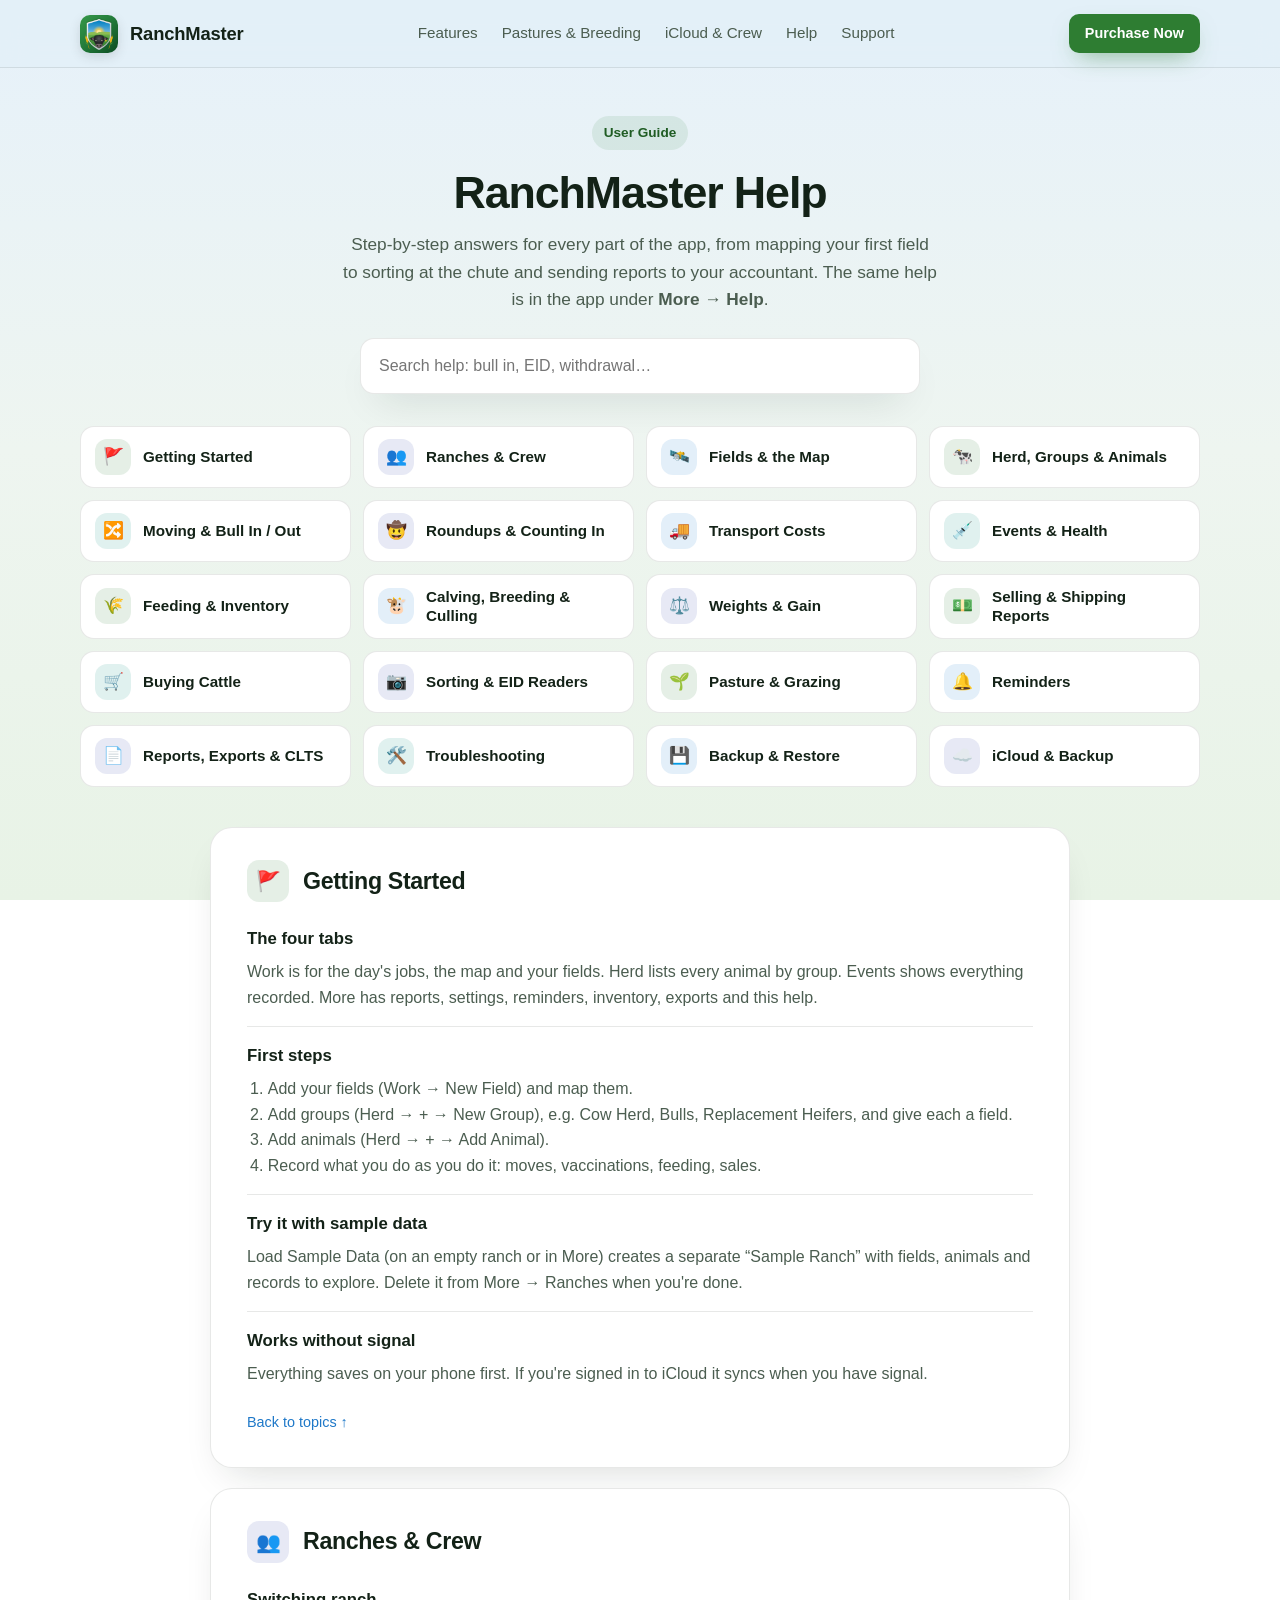
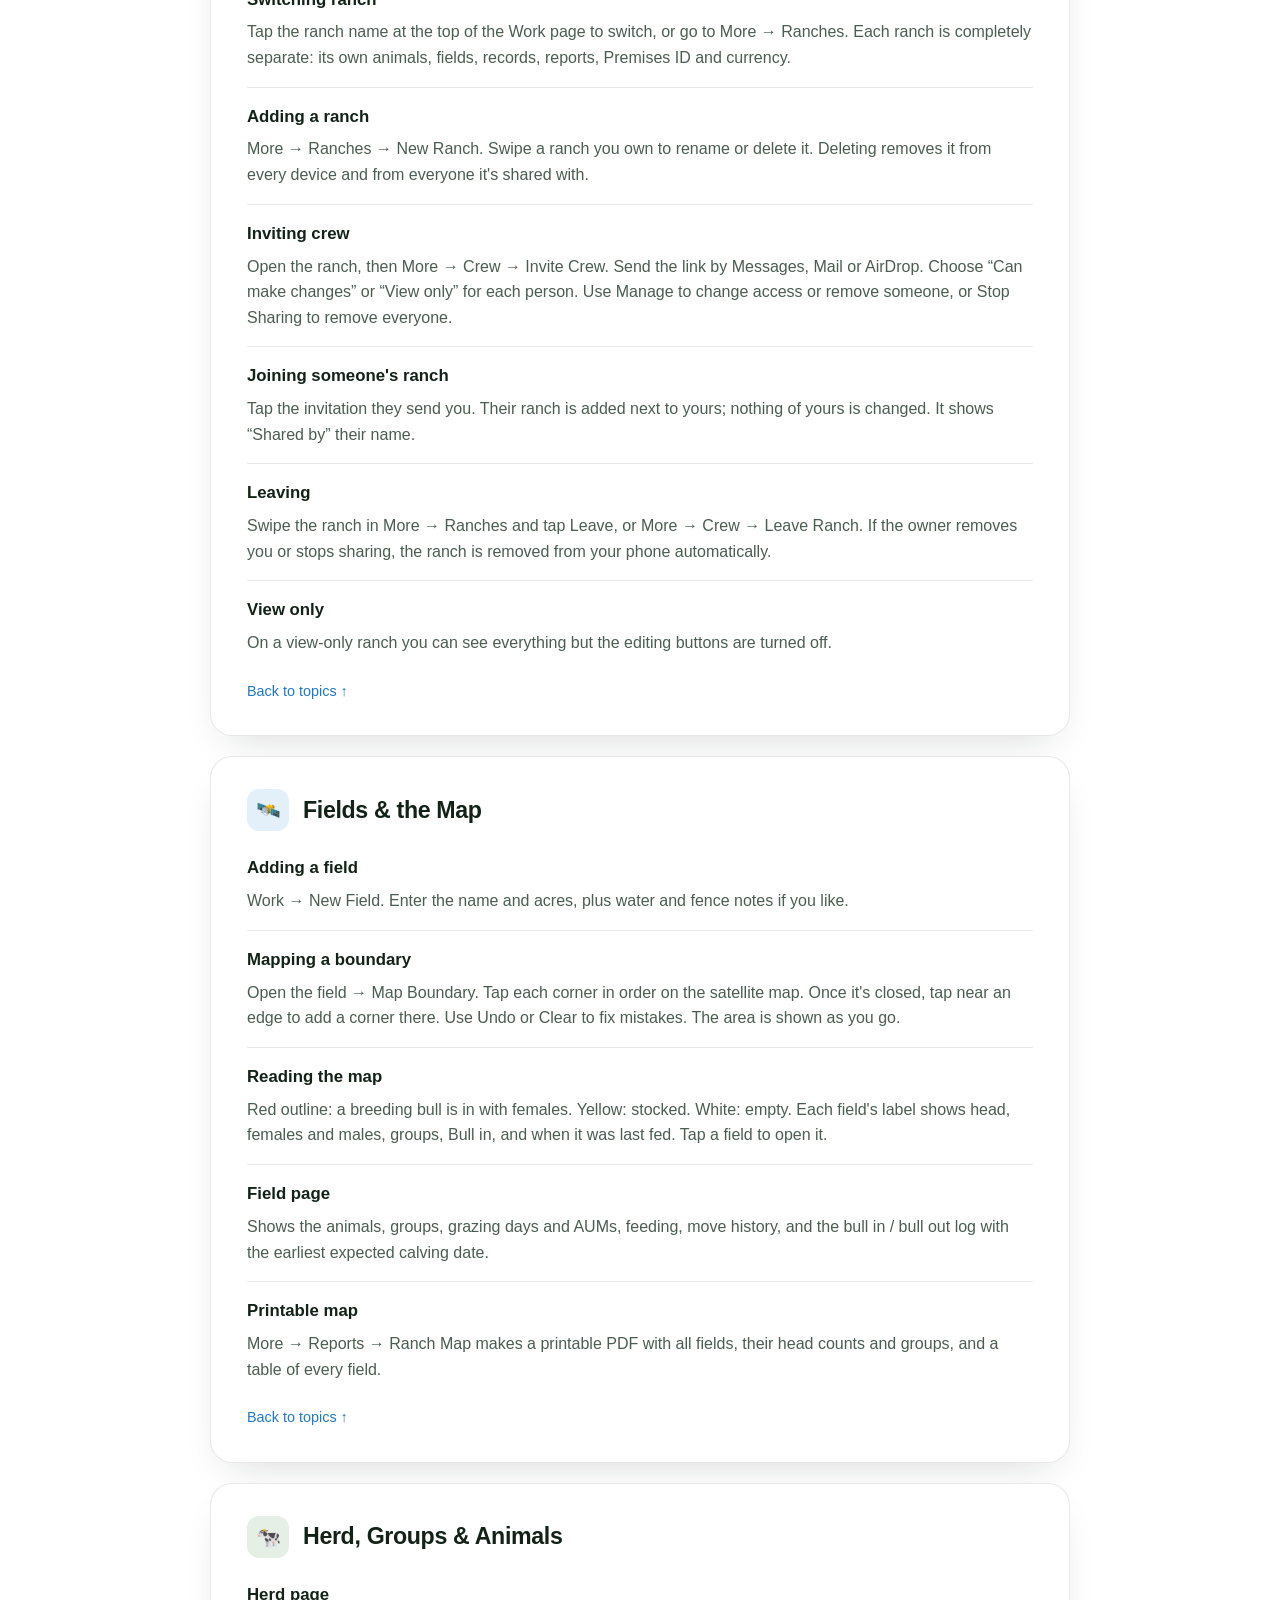
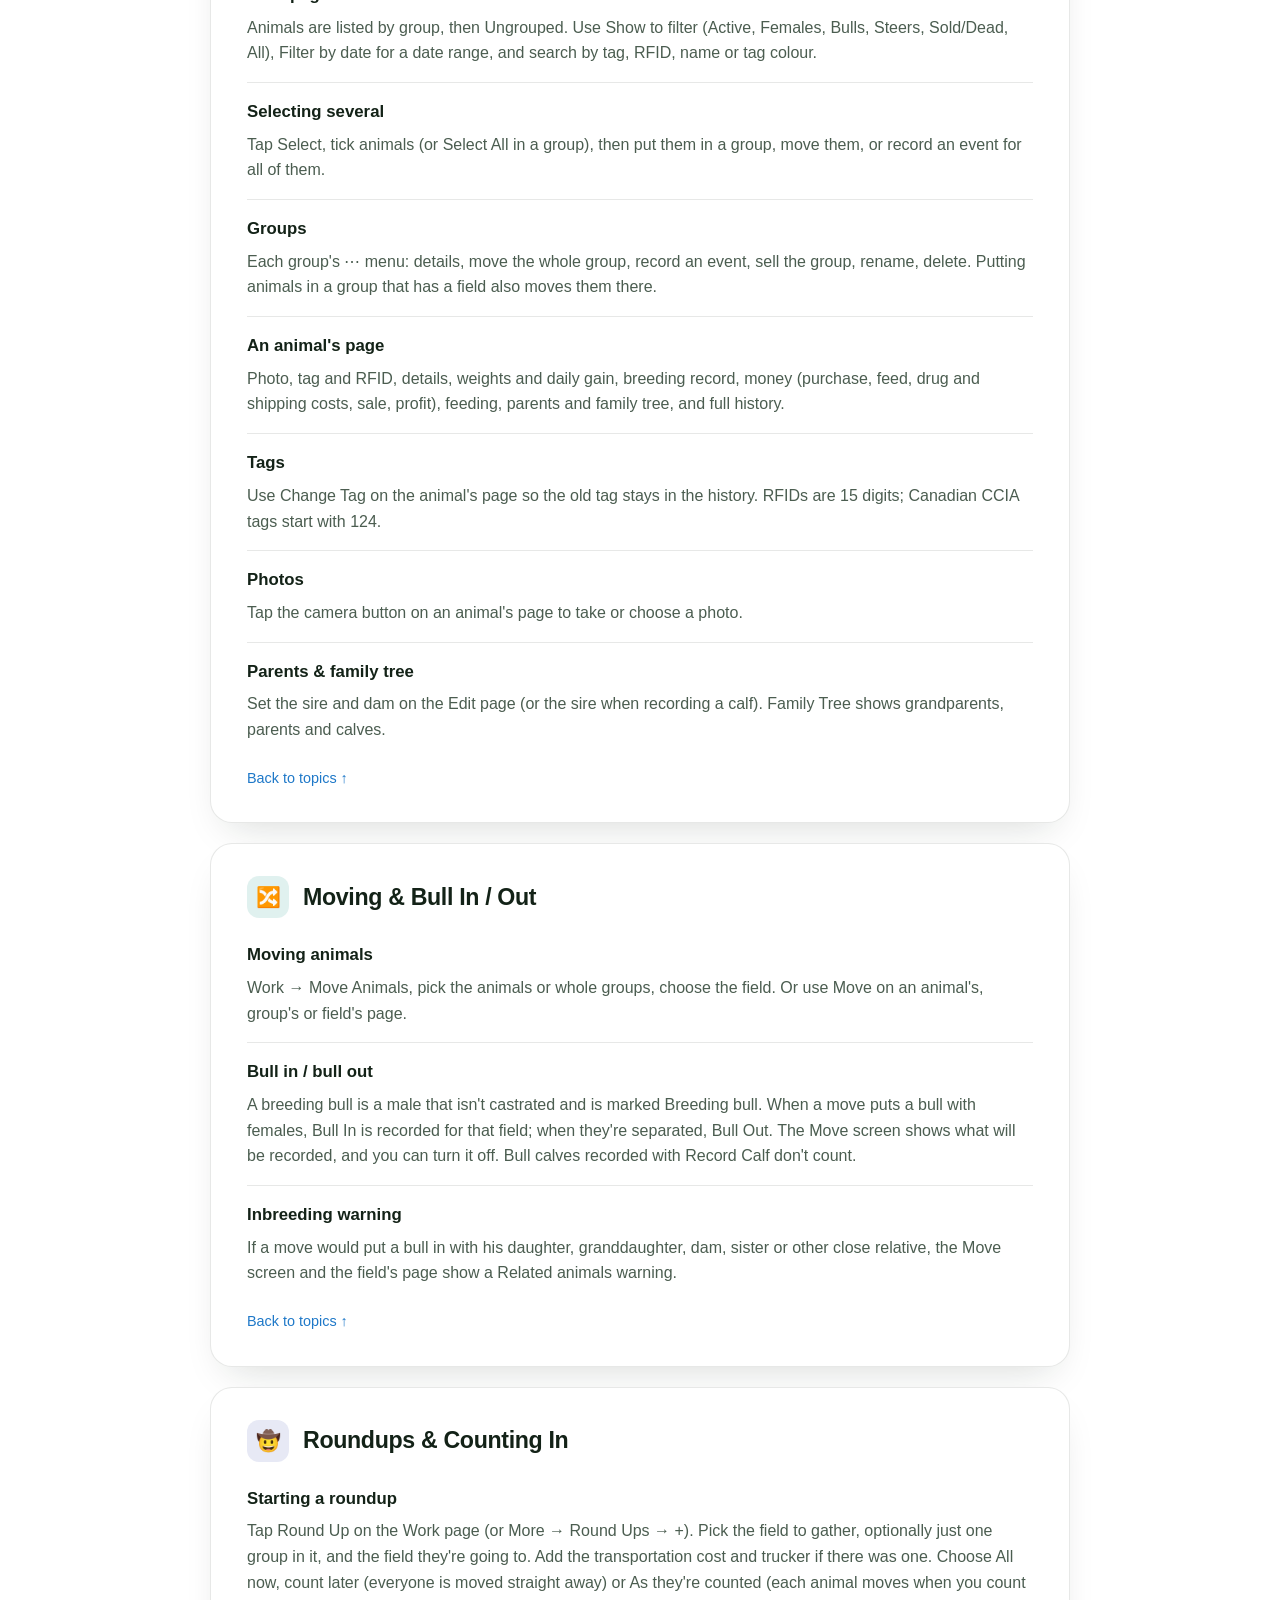
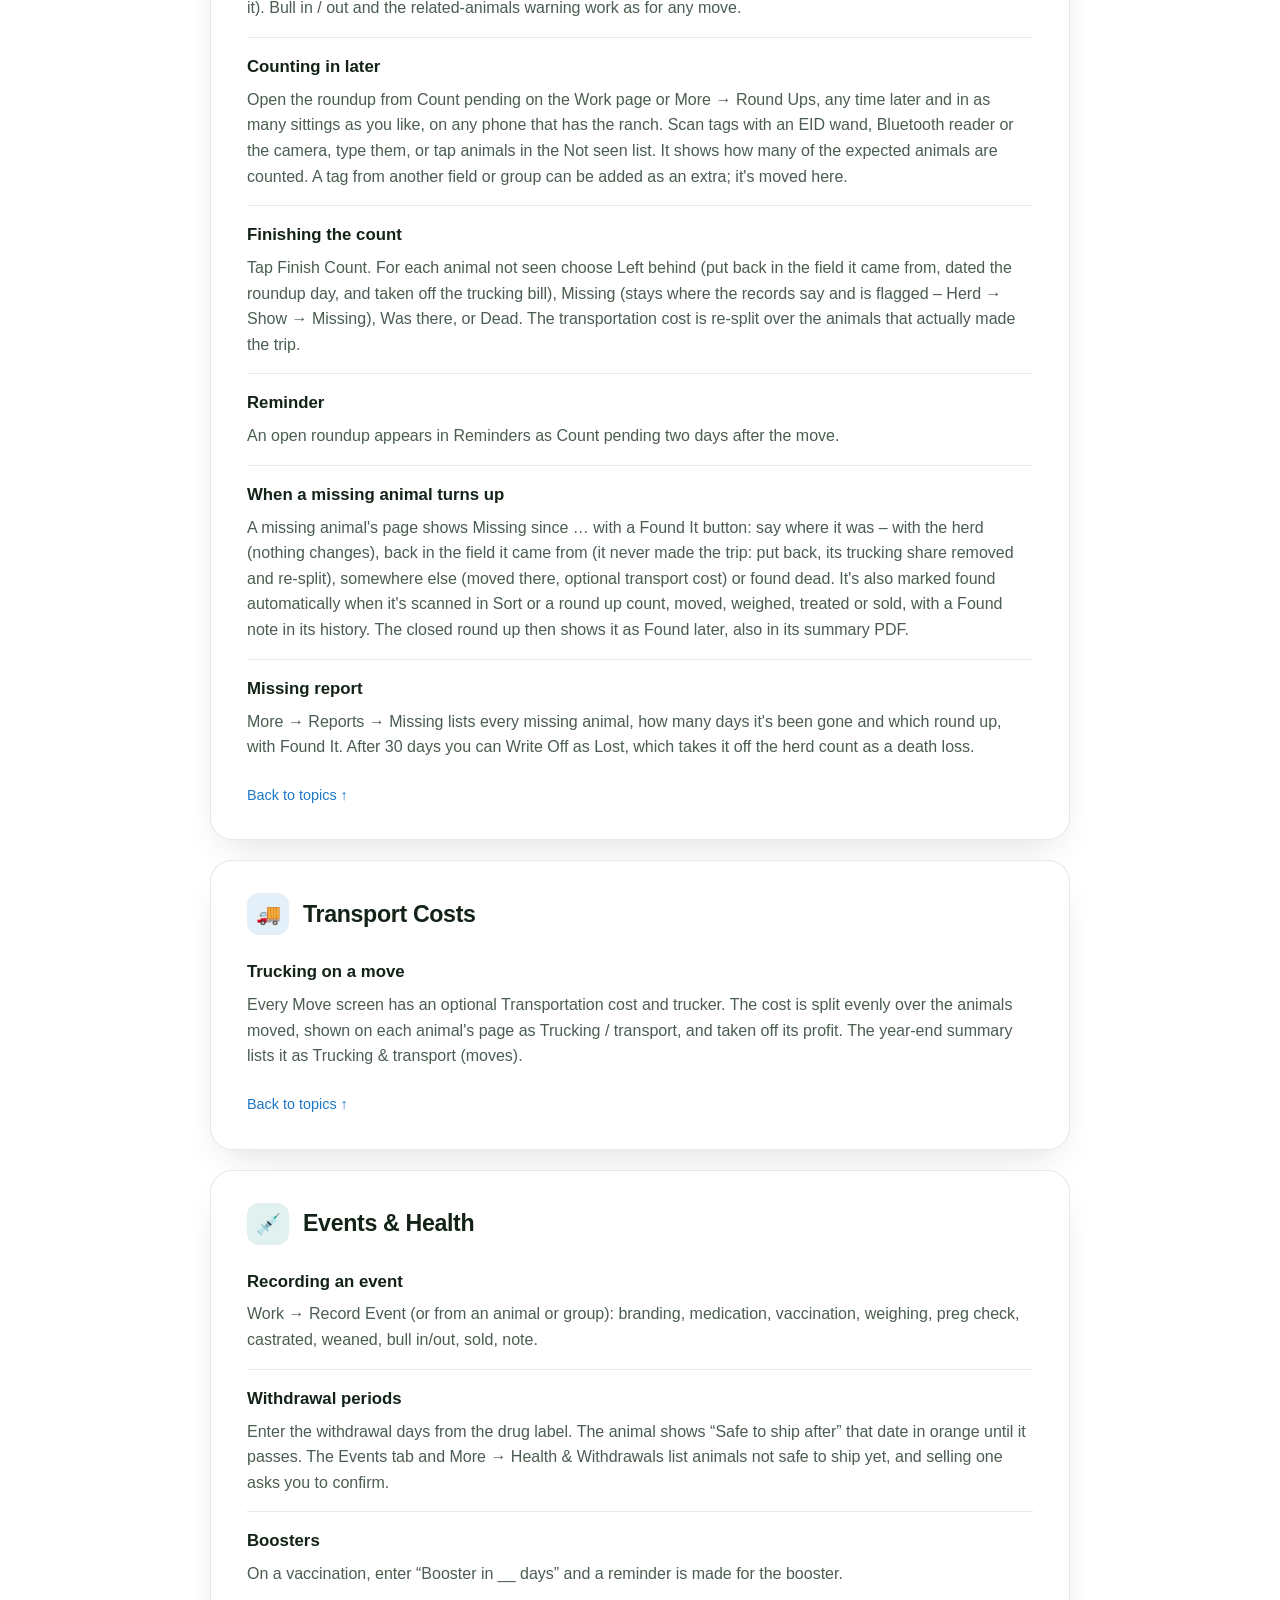
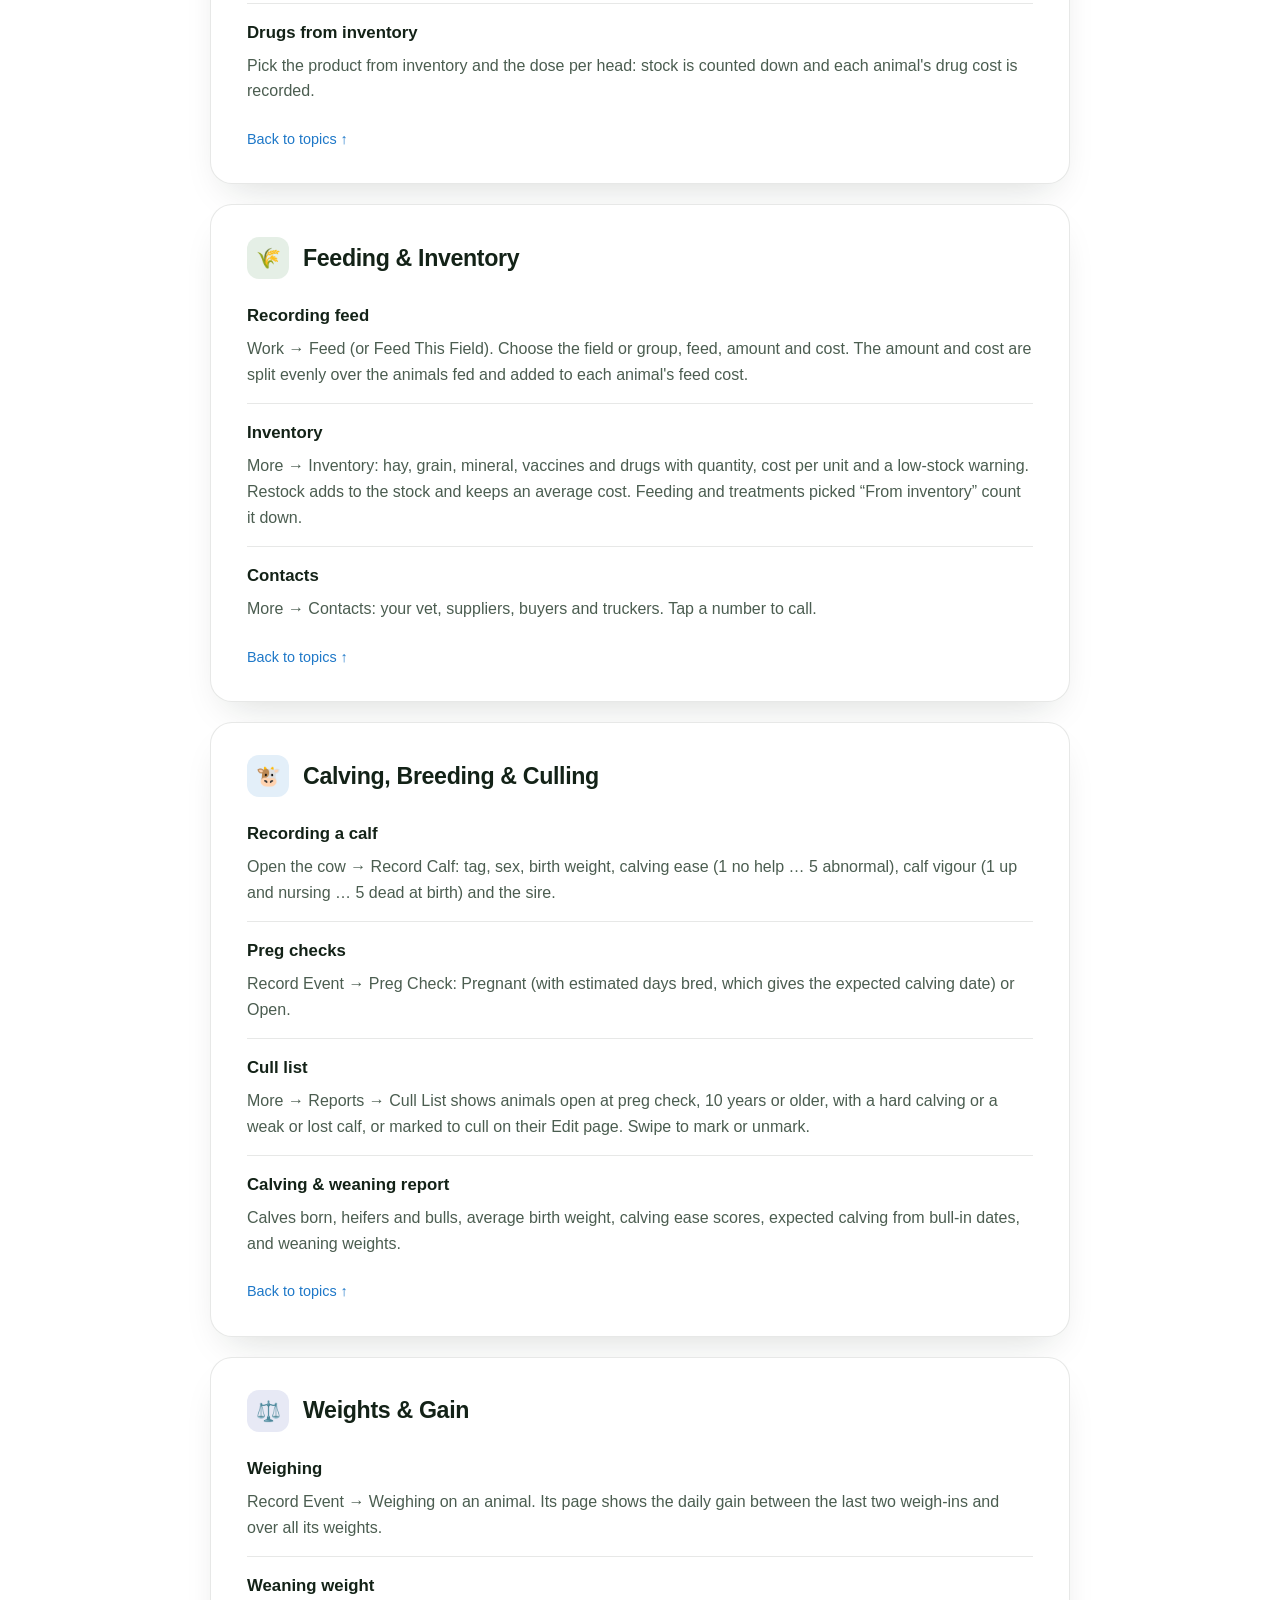
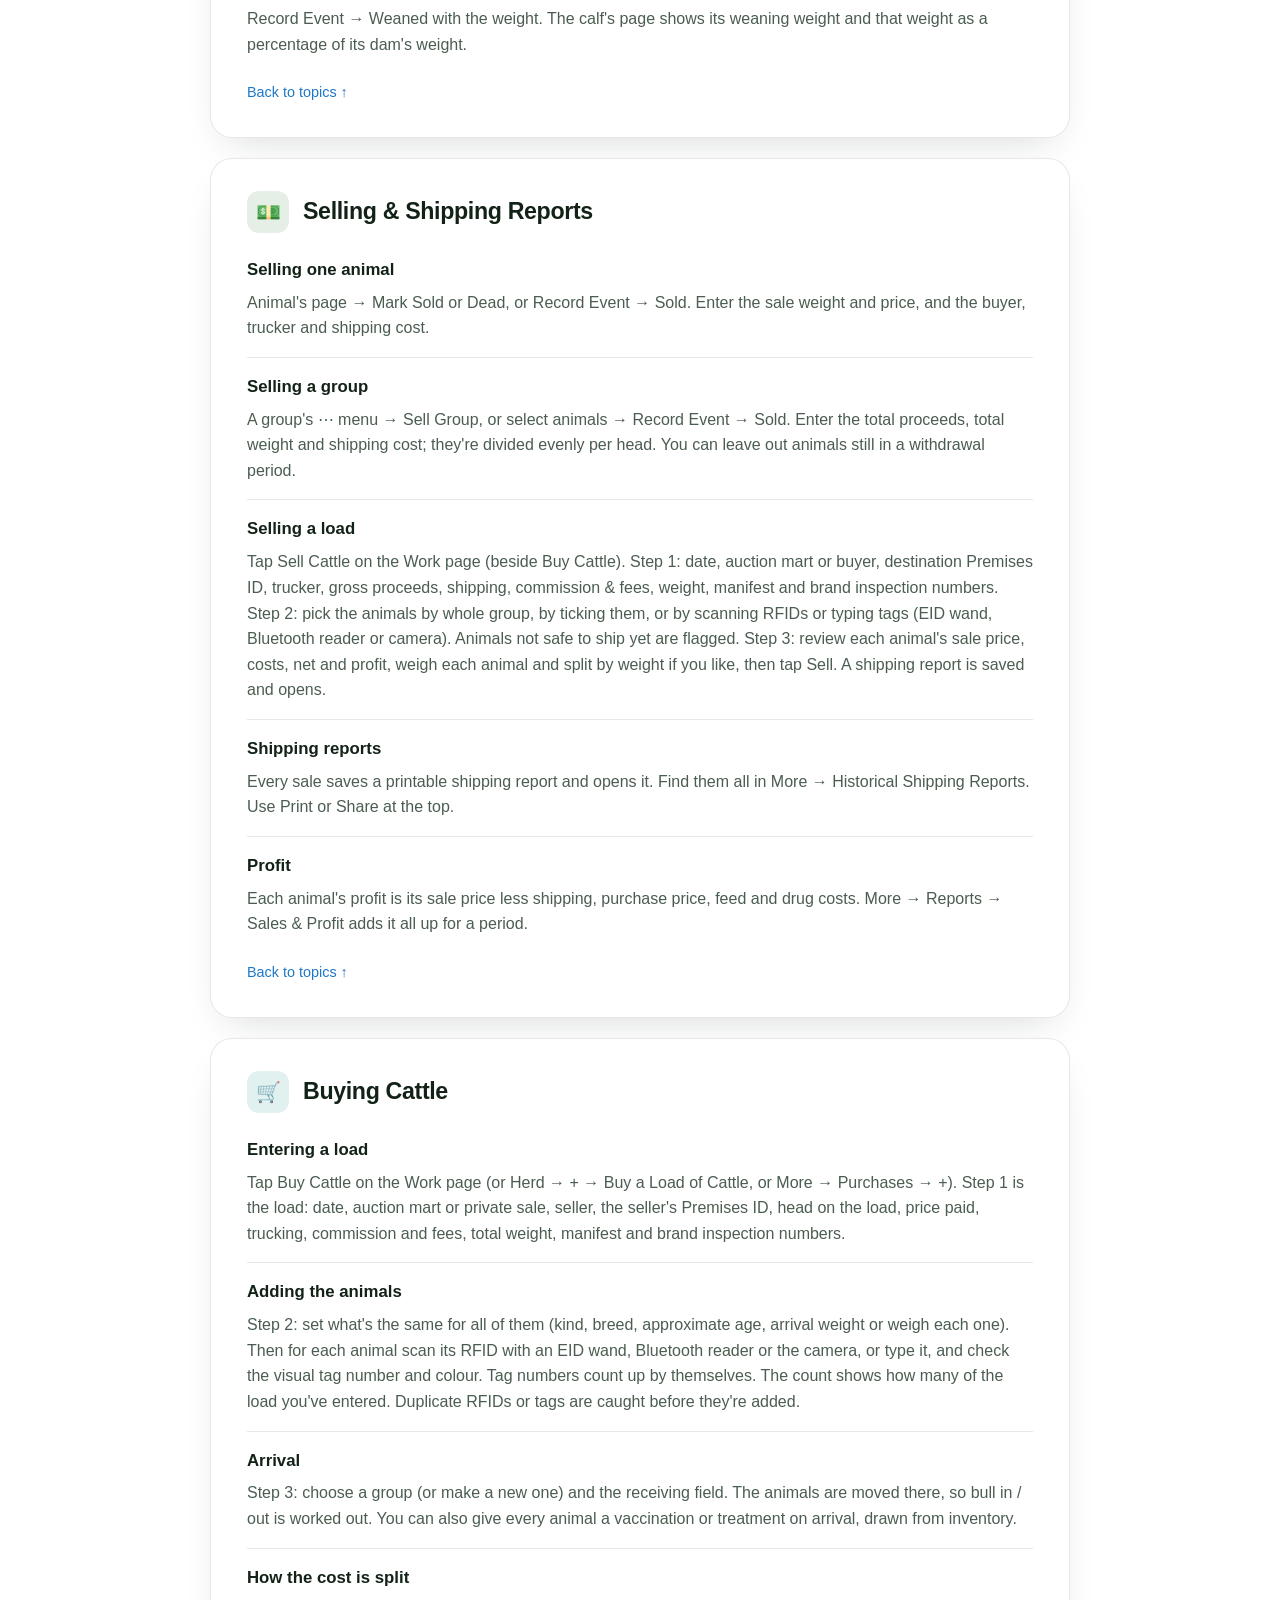
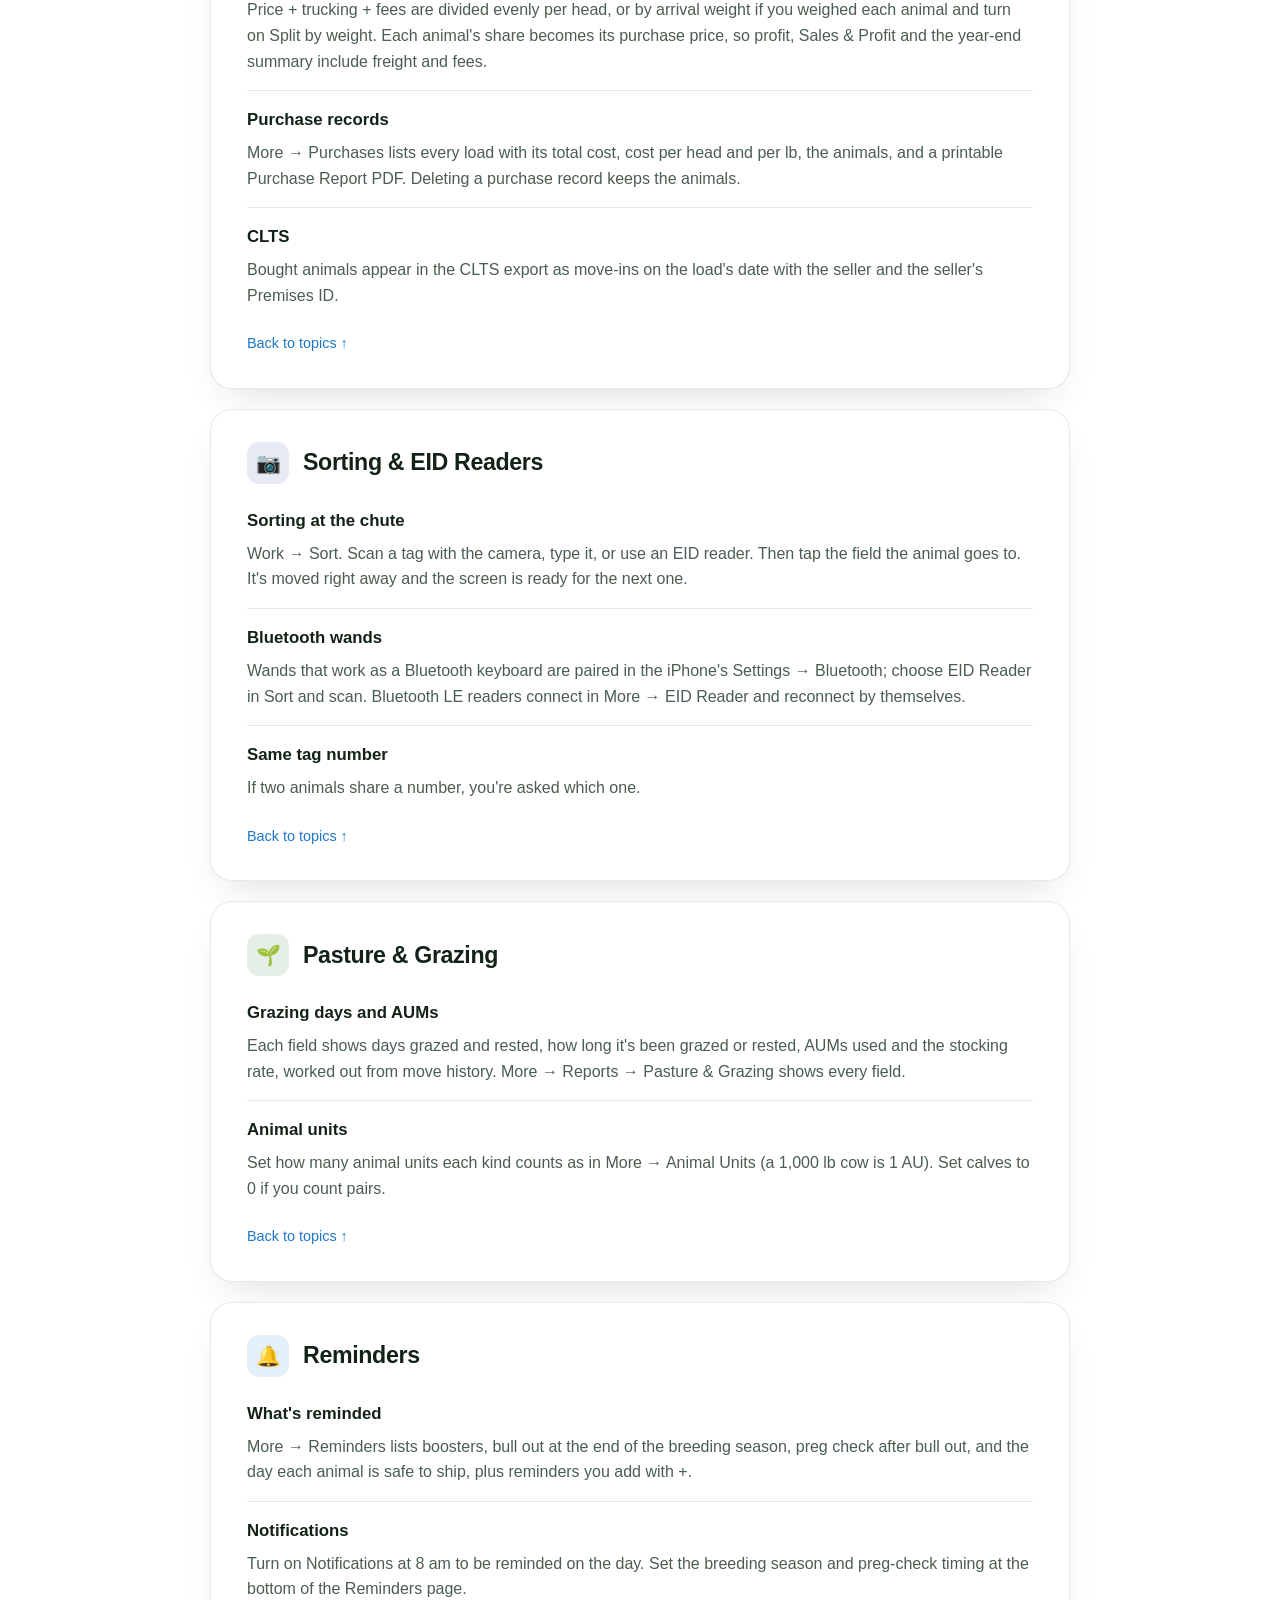
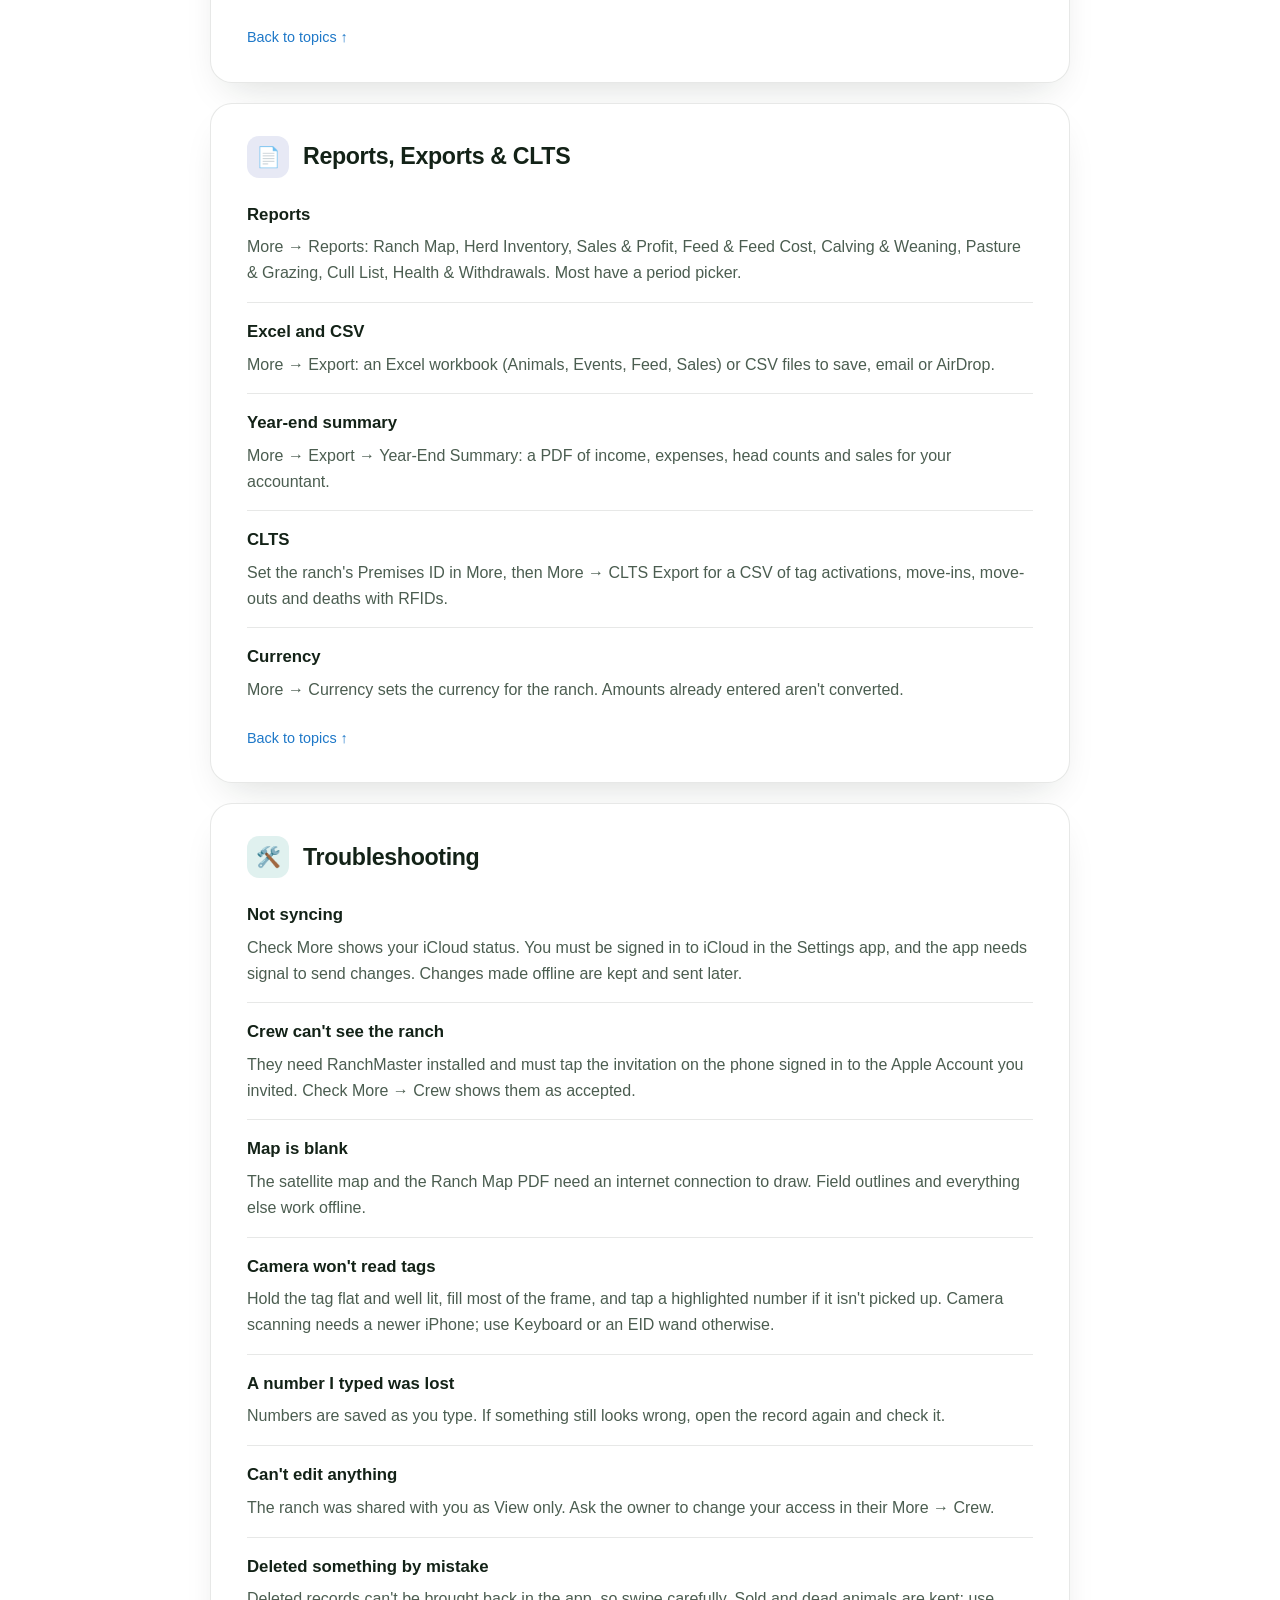
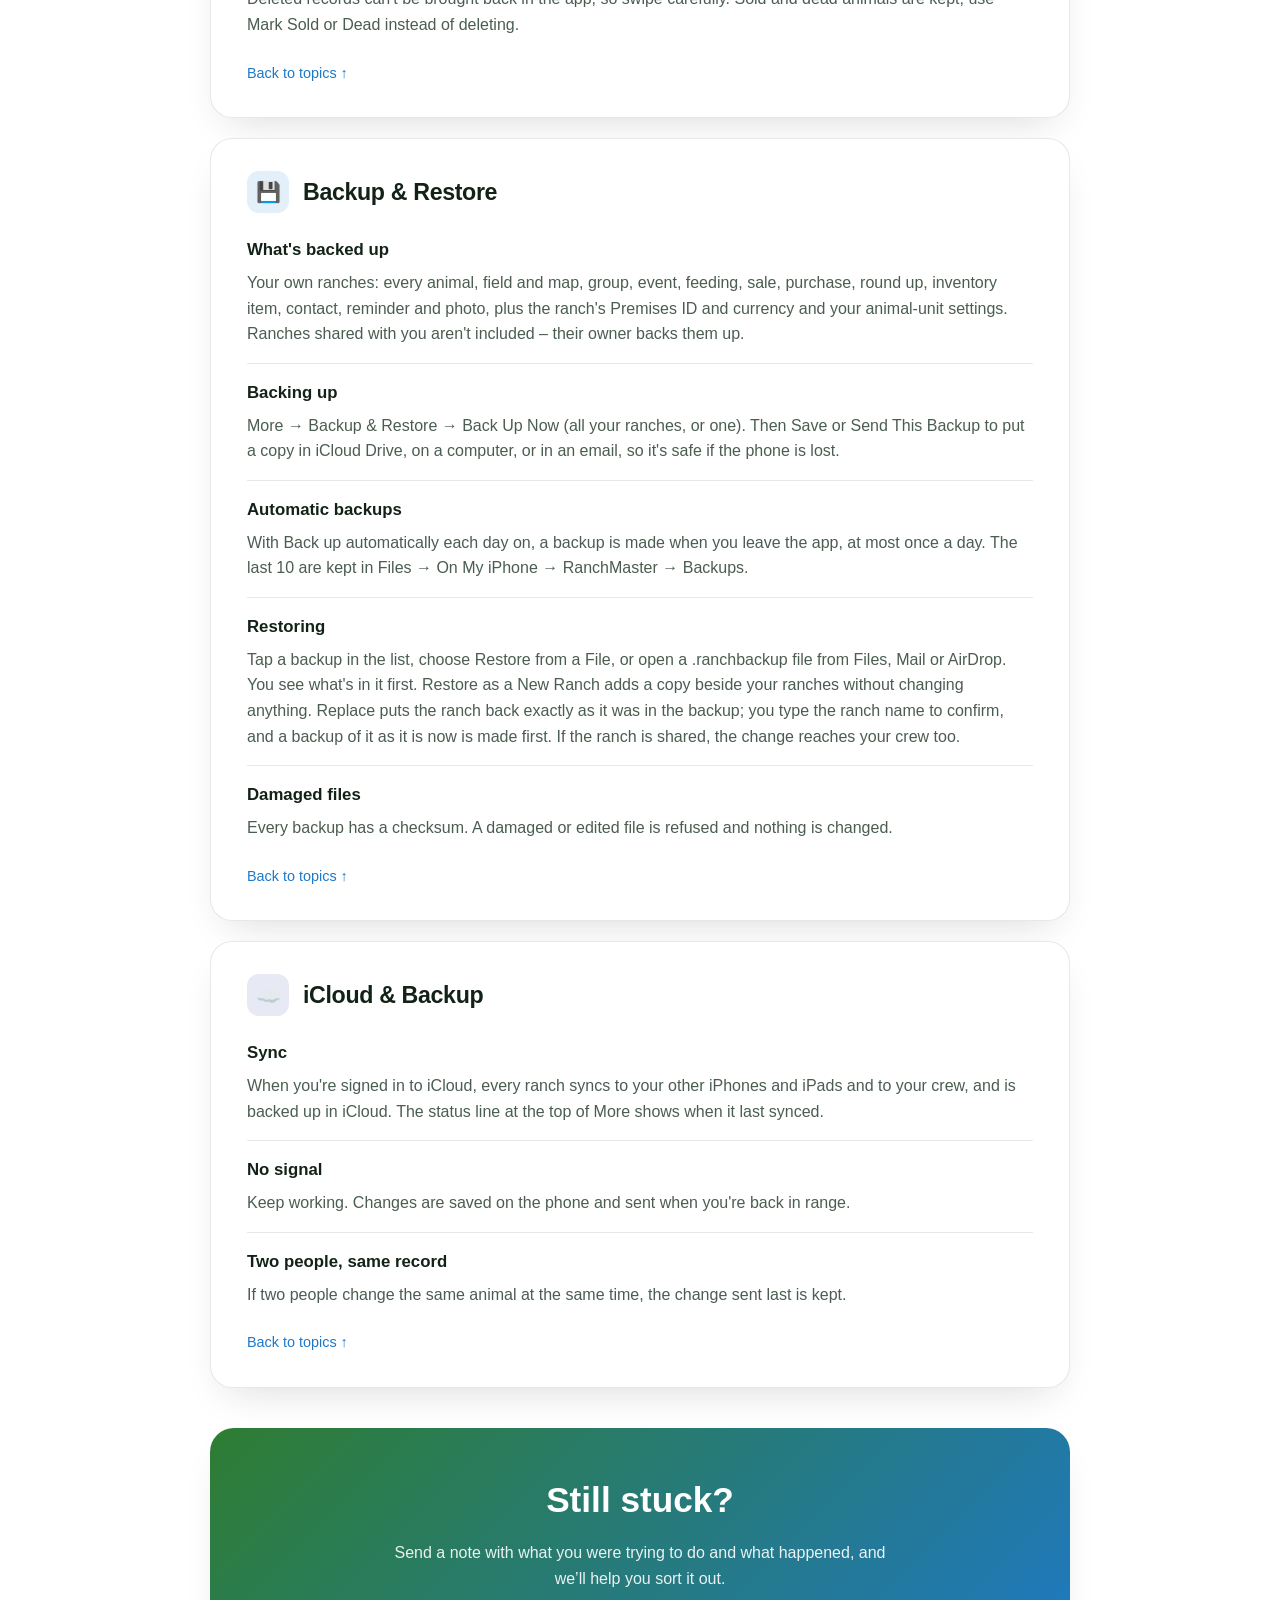
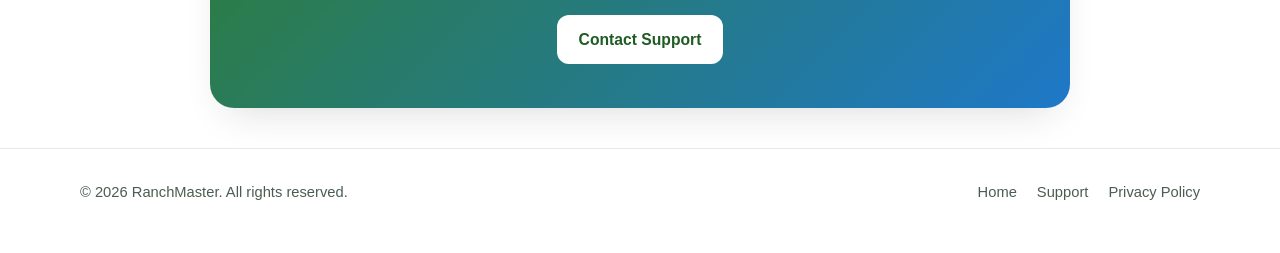
==== commit 786d3d2a: "Add files via upload" ====
--- a/help.html
+++ b/help.html
@@ -22,7 +22,7 @@
         <a href="help.html" aria-current="page">Help</a>
         <a href="support.html">Support</a>
       </nav>
-      <a href="index.html#notify" class="btn btn-primary btn-sm">Notify Me</a>
+      <a href="https://apps.apple.com/ca/app/ranchmaster/id6834270808" class="btn btn-primary btn-sm" target="_blank" rel="noopener">Purchase Now</a>
     </div>
   </header>
 
